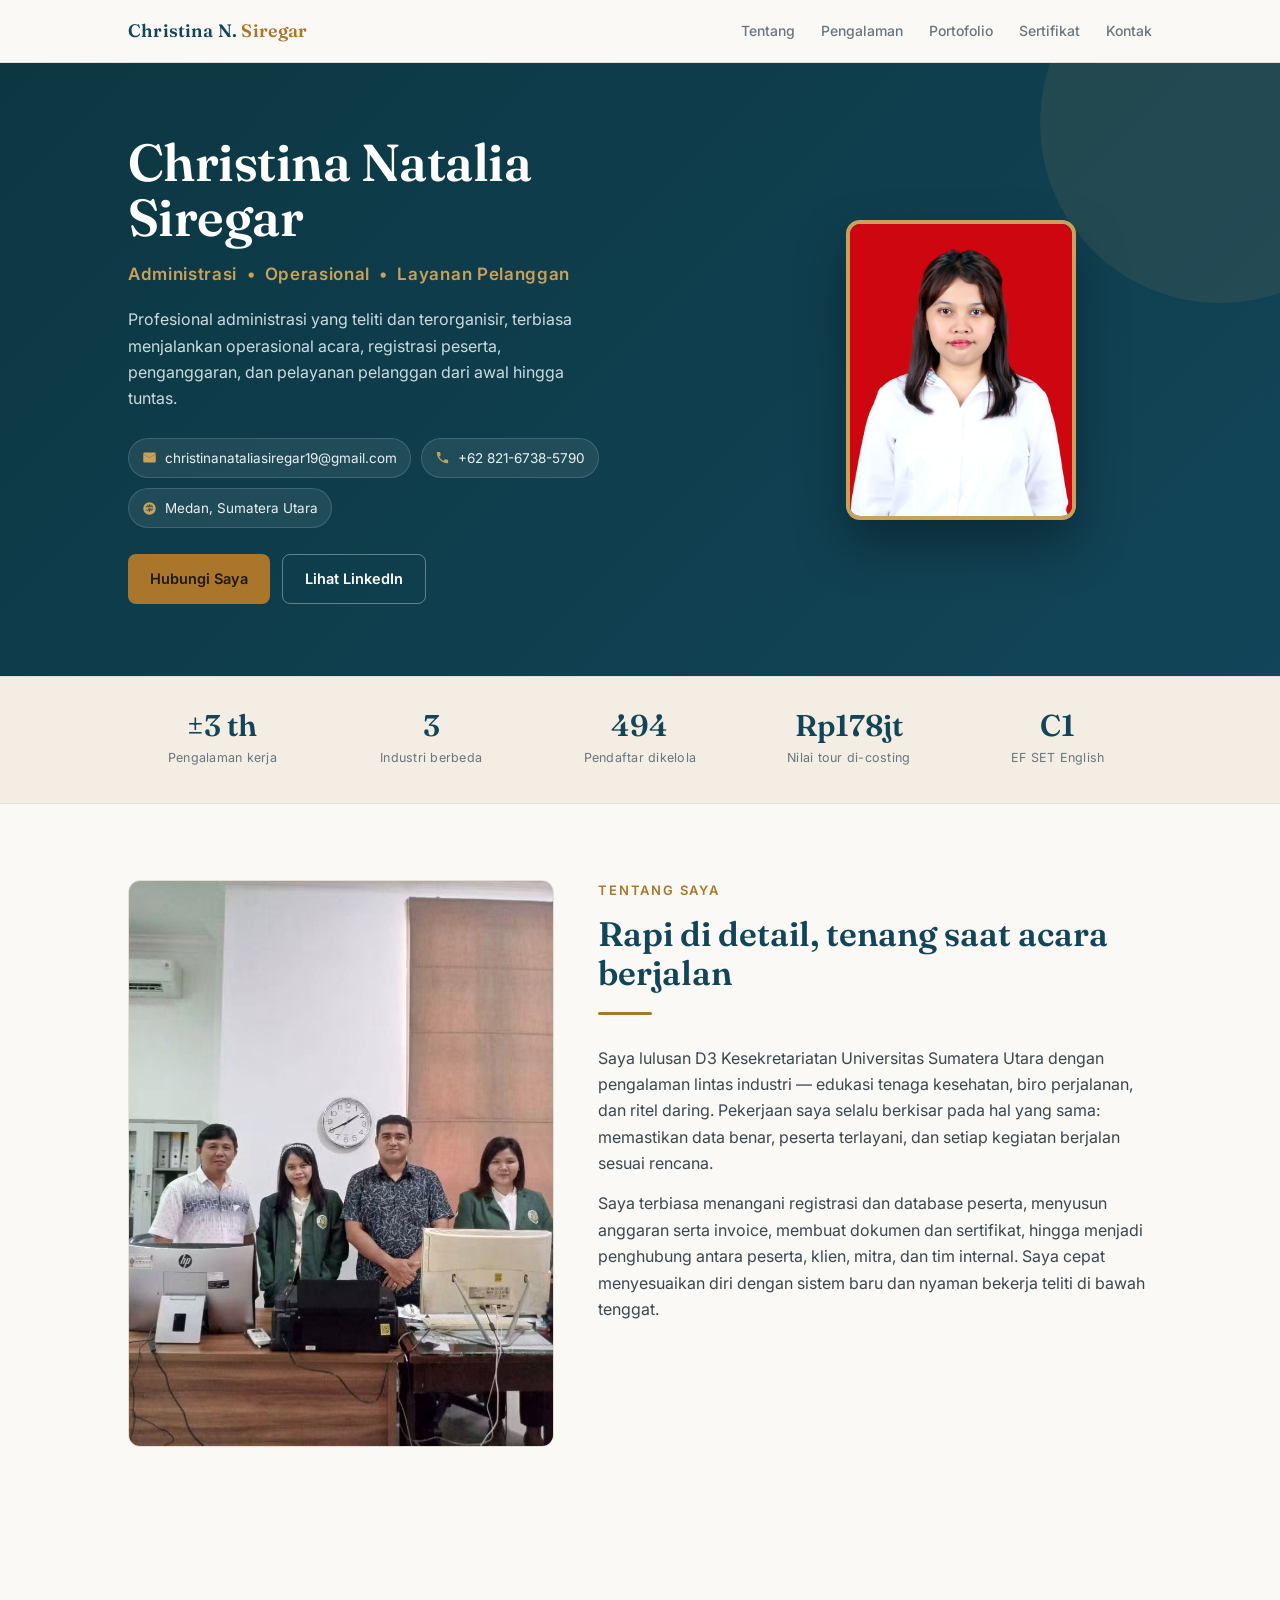
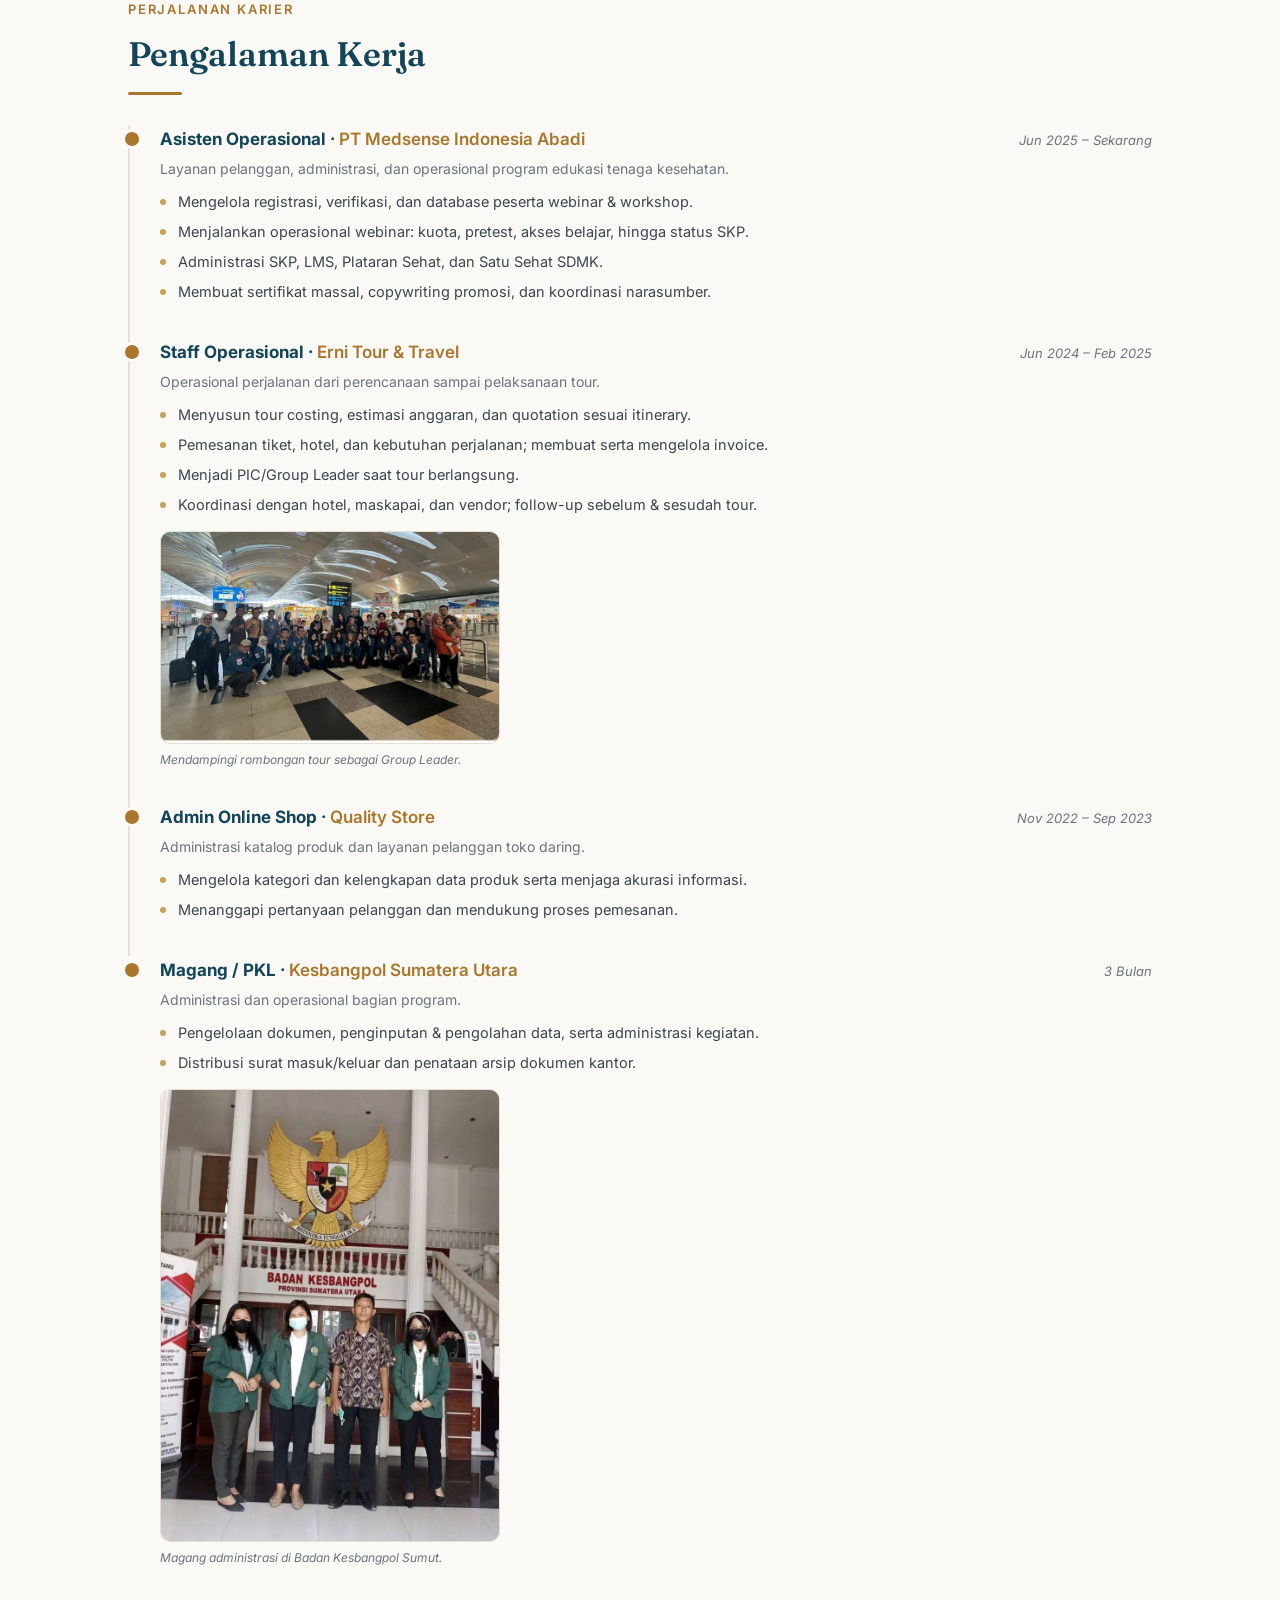
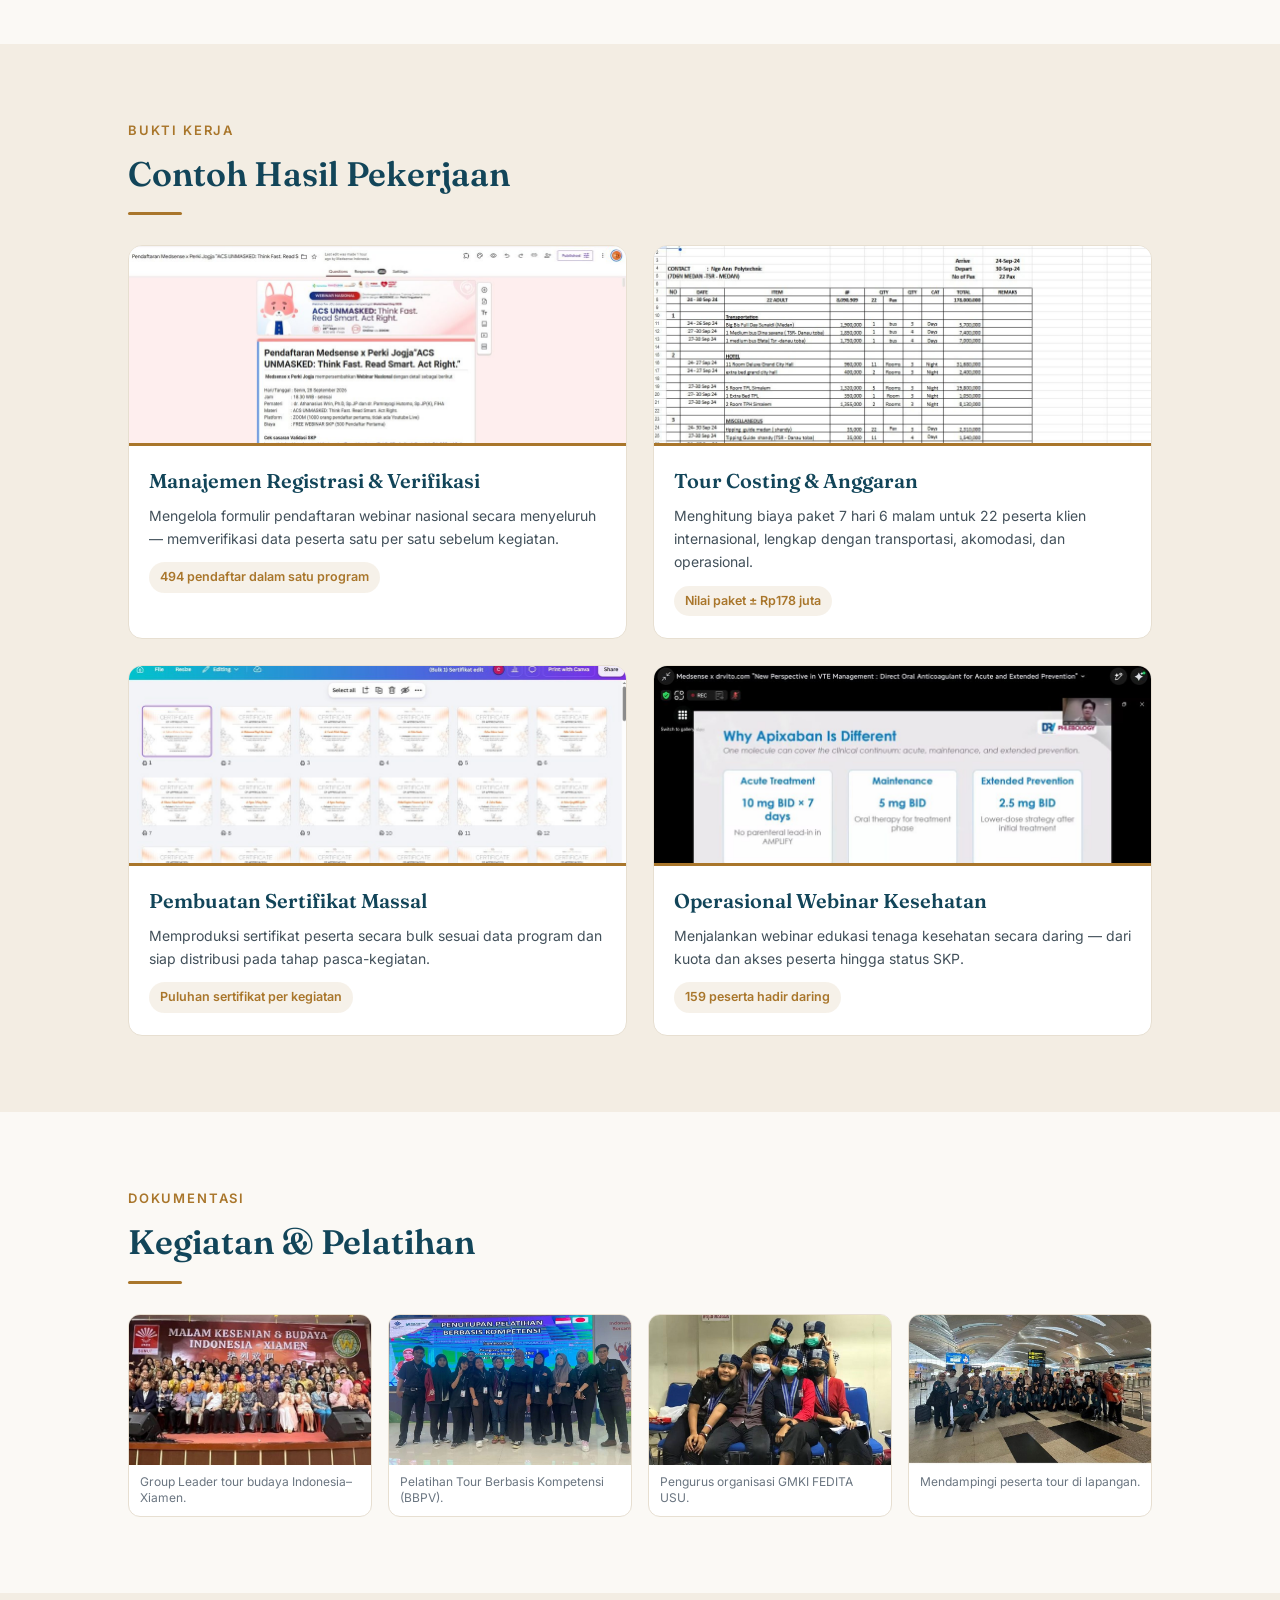
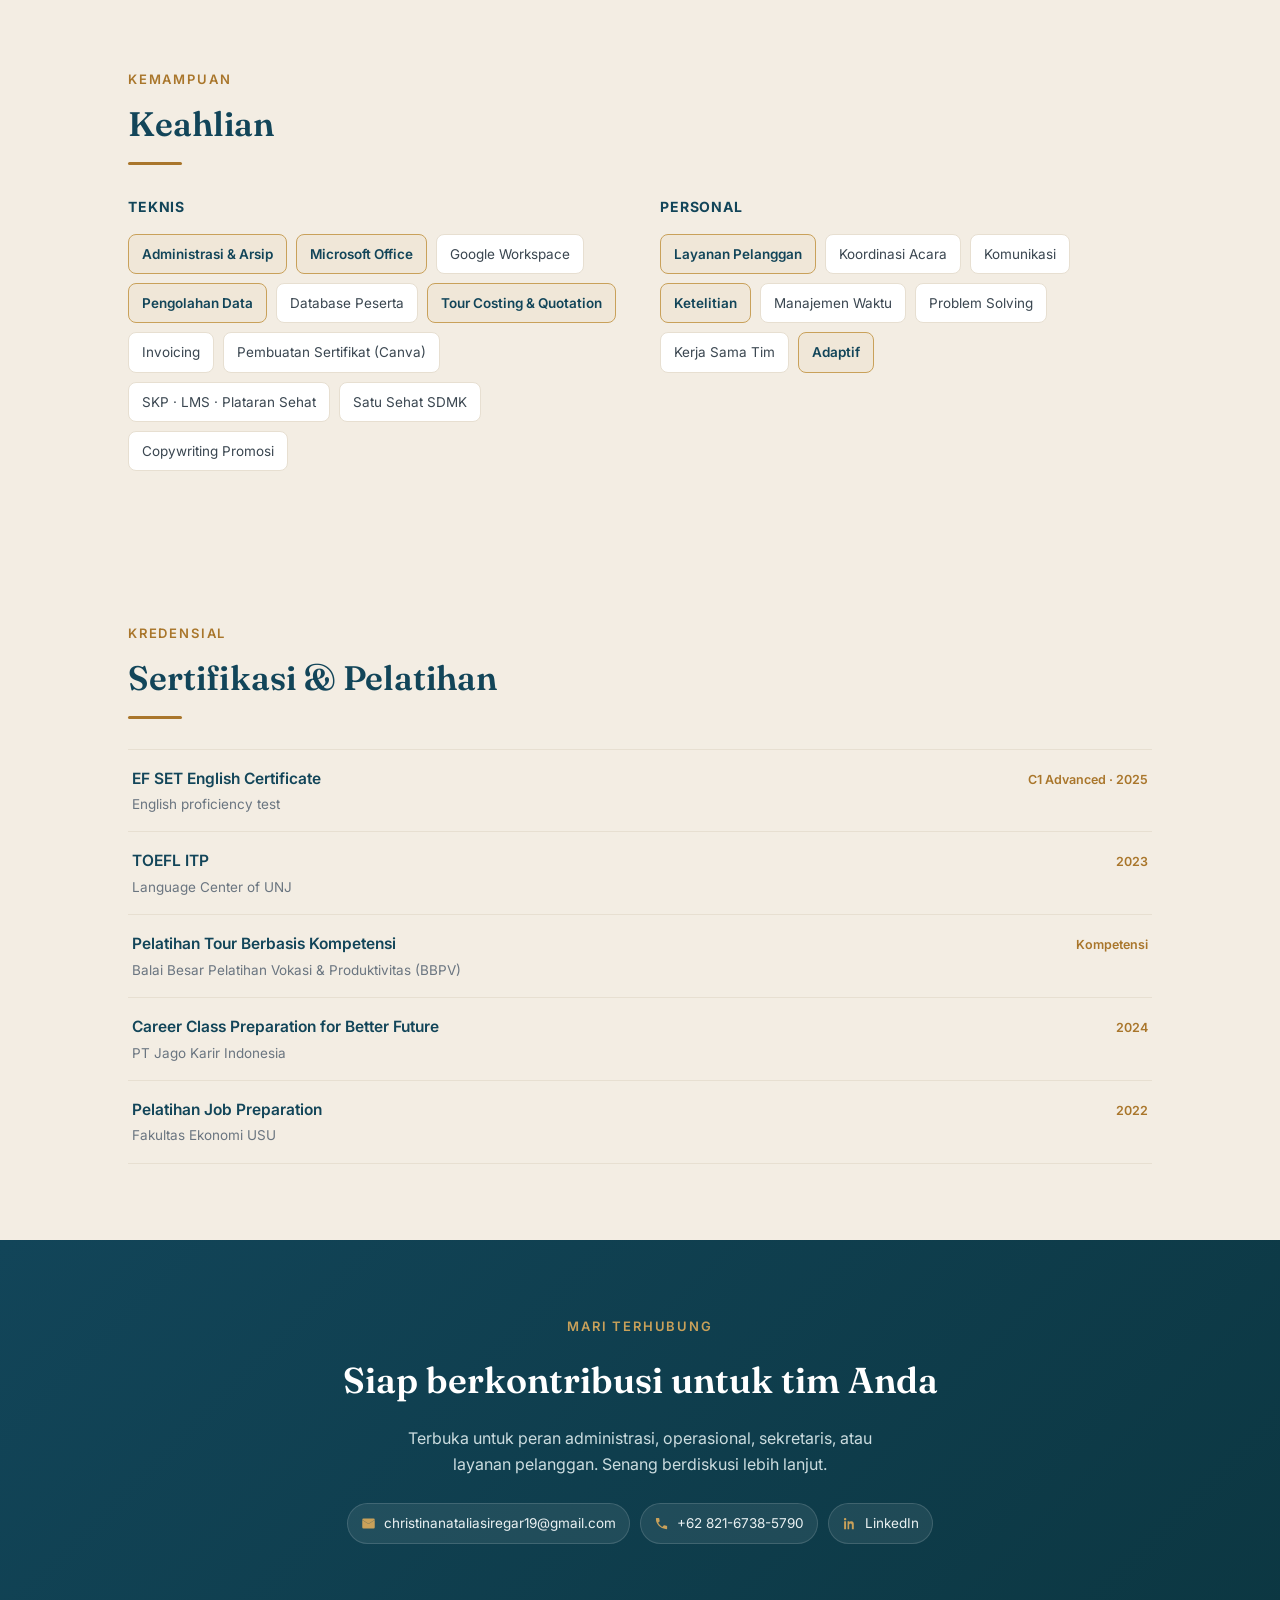
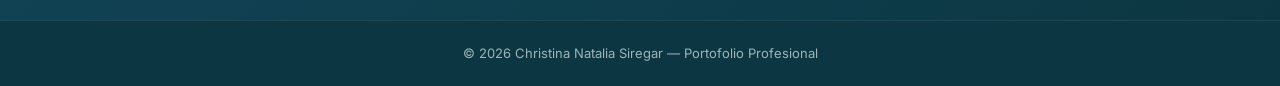
==== index.html @ 51404893 "Rename Index.html to index.html" ====
<!DOCTYPE html>
<html lang="id">
<head>
<meta charset="UTF-8">
<meta name="viewport" content="width=device-width, initial-scale=1.0">
<title>Christina Natalia Siregar — Portofolio</title>
<script>document.documentElement.classList.add('js');</script>
<link rel="preconnect" href="https://fonts.googleapis.com">
<link rel="preconnect" href="https://fonts.gstatic.com" crossorigin>
<link href="https://fonts.googleapis.com/css2?family=Fraunces:opsz,wght@9..144,400;9..144,500;9..144,600;9..144,700&family=Inter:wght@400;500;600;700&display=swap" rel="stylesheet">
<style>
:root{
  --bg:#FBF9F5; --bg-alt:#F3EDE3; --ink:#23303A; --muted:#6A7580;
  --petrol:#124559; --petrol-deep:#0C3742; --gold:#A9762B; --gold-soft:#C9A15A;
  --line:#E7DFD1; --white:#ffffff;
  --serif:'Fraunces',Georgia,'Times New Roman',serif;
  --sans:'Inter',system-ui,-apple-system,'Segoe UI',Arial,sans-serif;
}
*{box-sizing:border-box;margin:0;padding:0}
html{scroll-behavior:smooth}
body{font-family:var(--sans);color:var(--ink);background:var(--bg);line-height:1.65;-webkit-font-smoothing:antialiased}
img{max-width:100%;display:block}
a{color:inherit;text-decoration:none}
.wrap{max-width:1080px;margin:0 auto;padding:0 28px}
.serif{font-family:var(--serif)}
section{padding:76px 0}
.eyebrow{font-size:13px;letter-spacing:.14em;text-transform:uppercase;color:var(--gold);font-weight:600;margin-bottom:14px}
h2.title{font-family:var(--serif);font-size:34px;font-weight:600;color:var(--petrol);line-height:1.15;margin-bottom:8px}
.lead{color:var(--muted);max-width:60ch}
.rule{width:54px;height:3px;background:var(--gold);margin:18px 0 30px;border-radius:2px}

/* NAV */
nav{position:sticky;top:0;z-index:50;background:rgba(251,249,245,.9);backdrop-filter:blur(8px);border-bottom:1px solid var(--line)}
nav .wrap{display:flex;align-items:center;justify-content:space-between;height:62px}
.brand{font-family:var(--serif);font-weight:600;color:var(--petrol);font-size:18px;letter-spacing:.01em}
.brand span{color:var(--gold)}
.menu{display:flex;gap:26px}
.menu a{font-size:14px;font-weight:500;color:var(--muted);transition:color .2s}
.menu a:hover{color:var(--petrol)}
@media(max-width:760px){.menu{display:none}}

/* HERO */
.hero{background:linear-gradient(135deg,var(--petrol-deep),var(--petrol));color:#EAF1F2;position:relative;overflow:hidden}
.hero::after{content:"";position:absolute;right:-120px;top:-120px;width:360px;height:360px;border-radius:50%;background:rgba(201,161,90,.10)}
.hero .wrap{display:grid;grid-template-columns:1.4fr .9fr;gap:48px;align-items:center;padding-top:72px;padding-bottom:72px;position:relative;z-index:2}
.hero h1{font-family:var(--serif);font-size:52px;line-height:1.05;font-weight:600;color:#fff;letter-spacing:-.01em}
.hero .role{color:var(--gold-soft);font-weight:600;letter-spacing:.04em;margin:16px 0 18px;font-size:17px}
.hero p.pitch{color:#CBDCDF;max-width:46ch;font-size:16px}
.chips{display:flex;flex-wrap:wrap;gap:10px;margin-top:26px}
.chip{display:inline-flex;align-items:center;gap:8px;background:rgba(255,255,255,.08);border:1px solid rgba(255,255,255,.14);color:#EAF1F2;padding:8px 13px;border-radius:999px;font-size:13.5px;transition:background .2s}
.chip:hover{background:rgba(201,161,90,.18)}
.chip svg{width:15px;height:15px;fill:var(--gold-soft);flex:none}
.cta-row{display:flex;gap:12px;margin-top:26px;flex-wrap:wrap}
.btn{display:inline-flex;align-items:center;gap:9px;padding:12px 22px;border-radius:8px;font-weight:600;font-size:14.5px;transition:transform .15s,box-shadow .2s}
.btn.primary{background:var(--gold);color:#20180A}
.btn.primary:hover{transform:translateY(-2px);box-shadow:0 10px 24px rgba(169,118,43,.35)}
.btn.ghost{border:1px solid rgba(255,255,255,.35);color:#fff}
.btn.ghost:hover{background:rgba(255,255,255,.08)}
.portrait{justify-self:center}
.portrait img{width:230px;height:300px;object-fit:cover;border-radius:14px;border:4px solid var(--gold-soft);box-shadow:0 24px 50px rgba(0,0,0,.35)}
@media(max-width:760px){
  .hero .wrap{grid-template-columns:1fr;text-align:center}
  .hero h1{font-size:40px}
  .chips,.cta-row{justify-content:center}
  .portrait{order:-1}
}

/* STAT STRIP */
.stats{background:var(--bg-alt);border-top:1px solid var(--line);border-bottom:1px solid var(--line)}
.stats .wrap{display:grid;grid-template-columns:repeat(5,1fr);gap:20px;padding:34px 28px;text-align:center}
.stat .n{font-family:var(--serif);font-size:30px;font-weight:600;color:var(--petrol);line-height:1}
.stat .l{font-size:12.5px;color:var(--muted);margin-top:7px;letter-spacing:.02em}
@media(max-width:760px){.stats .wrap{grid-template-columns:repeat(2,1fr);gap:26px}}

/* ABOUT */
.about-grid{display:grid;grid-template-columns:1fr 1.3fr;gap:44px;align-items:start}
.about-grid .frame img{border-radius:12px;border:1px solid var(--line)}
.about p{margin-bottom:14px;color:#3a4650}
@media(max-width:760px){.about-grid{grid-template-columns:1fr}.about-grid .frame{max-width:260px;margin:0 auto}}

/* EXPERIENCE timeline */
.timeline{position:relative;margin-top:8px}
.tl-item{position:relative;padding-left:30px;padding-bottom:34px;border-left:2px solid var(--line)}
.tl-item:last-child{border-left-color:transparent;padding-bottom:0}
.tl-item::before{content:"";position:absolute;left:-8px;top:4px;width:14px;height:14px;border-radius:50%;background:var(--gold);border:3px solid var(--bg)}
.tl-head{display:flex;flex-wrap:wrap;justify-content:space-between;gap:6px;align-items:baseline}
.tl-role{font-weight:700;color:var(--petrol);font-size:17px}
.tl-org{color:var(--gold);font-weight:600}
.tl-date{font-size:13px;color:var(--muted);font-style:italic}
.tl-sub{font-size:14px;color:var(--muted);margin:4px 0 10px}
.tl-list{list-style:none;display:flex;flex-direction:column;gap:6px}
.tl-list li{position:relative;padding-left:18px;font-size:14.5px;color:#3a4650}
.tl-list li::before{content:"";position:absolute;left:0;top:9px;width:6px;height:6px;border-radius:50%;background:var(--gold-soft)}
.tl-photo{margin-top:14px;max-width:340px}
.tl-photo img{border-radius:10px;border:1px solid var(--line)}
.tl-photo .cap{font-size:12px;color:var(--muted);margin-top:6px;font-style:italic}

/* WORK EVIDENCE */
.work{background:var(--bg-alt)}
.work-grid{display:grid;grid-template-columns:1fr 1fr;gap:26px;margin-top:10px}
.wcard{background:var(--white);border:1px solid var(--line);border-radius:14px;overflow:hidden;transition:transform .18s,box-shadow .25s}
.wcard:hover{transform:translateY(-4px);box-shadow:0 18px 40px rgba(18,69,89,.14)}
.wcard .thumb{height:200px;overflow:hidden;background:#eee;border-bottom:3px solid var(--gold)}
.wcard .thumb img{width:100%;height:100%;object-fit:cover;object-position:top}
.wcard .body{padding:18px 20px 22px}
.wcard h3{font-family:var(--serif);font-size:20px;color:var(--petrol);font-weight:600;margin-bottom:7px}
.wcard p{font-size:14px;color:#42505a}
.wcard .metric{display:inline-block;margin-top:12px;font-size:12.5px;font-weight:600;color:var(--gold);background:rgba(169,118,43,.10);padding:5px 11px;border-radius:999px}
@media(max-width:760px){.work-grid{grid-template-columns:1fr}}

/* GALLERY */
.gal{display:grid;grid-template-columns:repeat(4,1fr);gap:16px;margin-top:10px}
.gal figure{border-radius:12px;overflow:hidden;border:1px solid var(--line);background:var(--white)}
.gal img{height:150px;width:100%;object-fit:cover}
.gal figcaption{font-size:12px;color:var(--muted);padding:9px 11px;line-height:1.4}
@media(max-width:760px){.gal{grid-template-columns:1fr 1fr}}

/* SKILLS */
.skill-cols{display:grid;grid-template-columns:1fr 1fr;gap:40px;margin-top:6px}
.skill-cols h3{font-size:14px;letter-spacing:.06em;text-transform:uppercase;color:var(--petrol);margin-bottom:16px;font-weight:700}
.tags{display:flex;flex-wrap:wrap;gap:9px}
.tag{background:var(--white);border:1px solid var(--line);border-radius:8px;padding:8px 13px;font-size:13.5px;color:#3a4650}
.tag.key{border-color:var(--gold-soft);background:rgba(201,161,90,.08);color:var(--petrol);font-weight:600}
@media(max-width:760px){.skill-cols{grid-template-columns:1fr;gap:28px}}

/* CERTS */
.certs{background:var(--bg-alt)}
.cert-list{display:flex;flex-direction:column;gap:0;margin-top:8px;border-top:1px solid var(--line)}
.cert{display:flex;justify-content:space-between;gap:16px;align-items:baseline;padding:16px 4px;border-bottom:1px solid var(--line)}
.cert .name{font-weight:600;color:var(--petrol);font-size:15.5px}
.cert .name span{display:block;font-weight:400;color:var(--muted);font-size:13.5px;margin-top:2px}
.cert .badge{font-size:12.5px;color:var(--gold);font-weight:600;white-space:nowrap}

/* CONTACT */
.contact{background:linear-gradient(135deg,var(--petrol),var(--petrol-deep));color:#EAF1F2;text-align:center}
.contact h2{font-family:var(--serif);color:#fff;font-size:36px;font-weight:600;margin-bottom:14px}
.contact p{color:#CBDCDF;max-width:52ch;margin:0 auto 26px}
.contact .chips{justify-content:center}
footer{background:var(--petrol-deep);color:#9DB4B8;text-align:center;padding:22px;font-size:13px;border-top:1px solid rgba(255,255,255,.08)}

/* reveal */
.js .reveal{opacity:0;transform:translateY(16px);transition:opacity .6s ease,transform .6s ease}
.js .reveal.in{opacity:1;transform:none}
@media(prefers-reduced-motion:reduce){.js .reveal{opacity:1;transform:none;transition:none}.btn:hover,.wcard:hover{transform:none}}
</style>
</head>
<body>

<nav>
  <div class="wrap">
    <div class="brand">Christina N. <span>Siregar</span></div>
    <div class="menu">
      <a href="#tentang">Tentang</a>
      <a href="#pengalaman">Pengalaman</a>
      <a href="#portofolio">Portofolio</a>
      <a href="#sertifikat">Sertifikat</a>
      <a href="#kontak">Kontak</a>
    </div>
  </div>
</nav>

<!-- HERO -->
<header class="hero">
  <div class="wrap">
    <div class="reveal in">
      <h1>Christina Natalia<br>Siregar</h1>
      <div class="role">Administrasi &nbsp;•&nbsp; Operasional &nbsp;•&nbsp; Layanan Pelanggan</div>
      <p class="pitch">Profesional administrasi yang teliti dan terorganisir, terbiasa menjalankan operasional acara, registrasi peserta, penganggaran, dan pelayanan pelanggan dari awal hingga tuntas.</p>
      <div class="chips">
        <span class="chip"><svg viewBox="0 0 24 24"><path d="M12 12.7 2 6.4V18a2 2 0 0 0 2 2h16a2 2 0 0 0 2-2V6.4l-10 6.3ZM20 4H4a2 2 0 0 0-2 2l10 6.2L22 6a2 2 0 0 0-2-2Z"/></svg>christinanataliasiregar19@gmail.com</span>
        <span class="chip"><svg viewBox="0 0 24 24"><path d="M6.6 10.8a15.5 15.5 0 0 0 6.6 6.6l2.2-2.2a1 1 0 0 1 1-.24 11.4 11.4 0 0 0 3.6.58 1 1 0 0 1 1 1V20a1 1 0 0 1-1 1A17 17 0 0 1 3 4a1 1 0 0 1 1-1h3.5a1 1 0 0 1 1 1 11.4 11.4 0 0 0 .58 3.6 1 1 0 0 1-.24 1l-2.24 2.2Z"/></svg>+62 821-6738-5790</span>
        <span class="chip"><svg viewBox="0 0 24 24"><path d="M12 2a10 10 0 1 0 0 20 10 10 0 0 0 0-20Zm0 3c1 0 1.9 2.2 2.1 5H9.9C10.1 7.2 11 5 12 5Zm-2.9 5H6.3A7 7 0 0 1 9.4 5.6 12 12 0 0 0 9.1 10Zm0 2a12 12 0 0 0 .3 4.4A7 7 0 0 1 6.3 14h2.8Zm2.9 5c-1 0-1.9-2.2-2.1-5h4.2c-.2 2.8-1.1 5-2.1 5Zm2.9-5h2.8a7 7 0 0 1-3.1 4.4 12 12 0 0 0 .3-4.4Zm0-2a12 12 0 0 0-.3-4.4A7 7 0 0 1 17.7 10h-2.8Z"/></svg>Medan, Sumatera Utara</span>
      </div>
      <div class="cta-row">
        <a class="btn primary" href="#kontak">Hubungi Saya</a>
        <a class="btn ghost" href="https://www.linkedin.com/in/christinanataliasiregar/" target="_blank" rel="noopener">Lihat LinkedIn</a>
      </div>
    </div>
    <div class="portrait reveal in"><img src="[data-uri]" alt="Foto Christina Natalia Siregar"></div>
  </div>
</header>

<!-- STATS -->
<div class="stats">
  <div class="wrap">
    <div class="stat"><div class="n">±3 th</div><div class="l">Pengalaman kerja</div></div>
    <div class="stat"><div class="n">3</div><div class="l">Industri berbeda</div></div>
    <div class="stat"><div class="n">494</div><div class="l">Pendaftar dikelola</div></div>
    <div class="stat"><div class="n">Rp178jt</div><div class="l">Nilai tour di-costing</div></div>
    <div class="stat"><div class="n">C1</div><div class="l">EF SET English</div></div>
  </div>
</div>

<!-- ABOUT -->
<section id="tentang" class="about">
  <div class="wrap about-grid">
    <div class="frame reveal"><img src="[data-uri]" alt="Christina saat bekerja administrasi"></div>
    <div class="reveal">
      <div class="eyebrow">Tentang Saya</div>
      <h2 class="title">Rapi di detail, tenang saat acara berjalan</h2>
      <div class="rule"></div>
      <p>Saya lulusan D3 Kesekretariatan Universitas Sumatera Utara dengan pengalaman lintas industri — edukasi tenaga kesehatan, biro perjalanan, dan ritel daring. Pekerjaan saya selalu berkisar pada hal yang sama: memastikan data benar, peserta terlayani, dan setiap kegiatan berjalan sesuai rencana.</p>
      <p>Saya terbiasa menangani registrasi dan database peserta, menyusun anggaran serta invoice, membuat dokumen dan sertifikat, hingga menjadi penghubung antara peserta, klien, mitra, dan tim internal. Saya cepat menyesuaikan diri dengan sistem baru dan nyaman bekerja teliti di bawah tenggat.</p>
    </div>
  </div>
</section>

<!-- EXPERIENCE -->
<section id="pengalaman" style="background:var(--bg)">
  <div class="wrap">
    <div class="eyebrow">Perjalanan Karier</div>
    <h2 class="title">Pengalaman Kerja</h2>
    <div class="rule"></div>
    <div class="timeline">

      <div class="tl-item reveal">
        <div class="tl-head"><span class="tl-role">Asisten Operasional · <span class="tl-org">PT Medsense Indonesia Abadi</span></span><span class="tl-date">Jun 2025 – Sekarang</span></div>
        <div class="tl-sub">Layanan pelanggan, administrasi, dan operasional program edukasi tenaga kesehatan.</div>
        <ul class="tl-list">
          <li>Mengelola registrasi, verifikasi, dan database peserta webinar &amp; workshop.</li>
          <li>Menjalankan operasional webinar: kuota, pretest, akses belajar, hingga status SKP.</li>
          <li>Administrasi SKP, LMS, Plataran Sehat, dan Satu Sehat SDMK.</li>
          <li>Membuat sertifikat massal, copywriting promosi, dan koordinasi narasumber.</li>
        </ul>
      </div>

      <div class="tl-item reveal">
        <div class="tl-head"><span class="tl-role">Staff Operasional · <span class="tl-org">Erni Tour &amp; Travel</span></span><span class="tl-date">Jun 2024 – Feb 2025</span></div>
        <div class="tl-sub">Operasional perjalanan dari perencanaan sampai pelaksanaan tour.</div>
        <ul class="tl-list">
          <li>Menyusun tour costing, estimasi anggaran, dan quotation sesuai itinerary.</li>
          <li>Pemesanan tiket, hotel, dan kebutuhan perjalanan; membuat serta mengelola invoice.</li>
          <li>Menjadi PIC/Group Leader saat tour berlangsung.</li>
          <li>Koordinasi dengan hotel, maskapai, dan vendor; follow-up sebelum &amp; sesudah tour.</li>
        </ul>
        <div class="tl-photo"><img src="[data-uri]" alt="Christina mendampingi rombongan tour di bandara"><div class="cap">Mendampingi rombongan tour sebagai Group Leader.</div></div>
      </div>

      <div class="tl-item reveal">
        <div class="tl-head"><span class="tl-role">Admin Online Shop · <span class="tl-org">Quality Store</span></span><span class="tl-date">Nov 2022 – Sep 2023</span></div>
        <div class="tl-sub">Administrasi katalog produk dan layanan pelanggan toko daring.</div>
        <ul class="tl-list">
          <li>Mengelola kategori dan kelengkapan data produk serta menjaga akurasi informasi.</li>
          <li>Menanggapi pertanyaan pelanggan dan mendukung proses pemesanan.</li>
        </ul>
      </div>

      <div class="tl-item reveal">
        <div class="tl-head"><span class="tl-role">Magang / PKL · <span class="tl-org">Kesbangpol Sumatera Utara</span></span><span class="tl-date">3 Bulan</span></div>
        <div class="tl-sub">Administrasi dan operasional bagian program.</div>
        <ul class="tl-list">
          <li>Pengelolaan dokumen, penginputan &amp; pengolahan data, serta administrasi kegiatan.</li>
          <li>Distribusi surat masuk/keluar dan penataan arsip dokumen kantor.</li>
        </ul>
        <div class="tl-photo"><img src="[data-uri]" alt="Christina saat magang di Kesbangpol"><div class="cap">Magang administrasi di Badan Kesbangpol Sumut.</div></div>
      </div>

    </div>
  </div>
</section>

<!-- WORK EVIDENCE -->
<section id="portofolio" class="work">
  <div class="wrap">
    <div class="eyebrow">Bukti Kerja</div>
    <h2 class="title">Contoh Hasil Pekerjaan</h2>
    <div class="rule"></div>
    <div class="work-grid">

      <div class="wcard reveal">
        <div class="thumb"><img src="[data-uri]" alt="Formulir registrasi webinar"></div>
        <div class="body">
          <h3>Manajemen Registrasi &amp; Verifikasi</h3>
          <p>Mengelola formulir pendaftaran webinar nasional secara menyeluruh — memverifikasi data peserta satu per satu sebelum kegiatan.</p>
          <span class="metric">494 pendaftar dalam satu program</span>
        </div>
      </div>

      <div class="wcard reveal">
        <div class="thumb"><img src="[data-uri]" alt="Lembar tour costing"></div>
        <div class="body">
          <h3>Tour Costing &amp; Anggaran</h3>
          <p>Menghitung biaya paket 7 hari 6 malam untuk 22 peserta klien internasional, lengkap dengan transportasi, akomodasi, dan operasional.</p>
          <span class="metric">Nilai paket ± Rp178 juta</span>
        </div>
      </div>

      <div class="wcard reveal">
        <div class="thumb"><img src="[data-uri]" alt="Sertifikat peserta"></div>
        <div class="body">
          <h3>Pembuatan Sertifikat Massal</h3>
          <p>Memproduksi sertifikat peserta secara bulk sesuai data program dan siap distribusi pada tahap pasca-kegiatan.</p>
          <span class="metric">Puluhan sertifikat per kegiatan</span>
        </div>
      </div>

      <div class="wcard reveal">
        <div class="thumb"><img src="[data-uri]" alt="Operasional webinar daring"></div>
        <div class="body">
          <h3>Operasional Webinar Kesehatan</h3>
          <p>Menjalankan webinar edukasi tenaga kesehatan secara daring — dari kuota dan akses peserta hingga status SKP.</p>
          <span class="metric">159 peserta hadir daring</span>
        </div>
      </div>

    </div>
  </div>
</section>

<!-- GALLERY -->
<section style="background:var(--bg)">
  <div class="wrap">
    <div class="eyebrow">Dokumentasi</div>
    <h2 class="title">Kegiatan &amp; Pelatihan</h2>
    <div class="rule"></div>
    <div class="gal">
      <figure class="reveal"><img src="[data-uri]" alt="Kegiatan tour budaya Indonesia-Xiamen"><figcaption>Group Leader tour budaya Indonesia–Xiamen.</figcaption></figure>
      <figure class="reveal"><img src="[data-uri]" alt="Pelatihan tour berbasis kompetensi"><figcaption>Pelatihan Tour Berbasis Kompetensi (BBPV).</figcaption></figure>
      <figure class="reveal"><img src="[data-uri]" alt="Kegiatan organisasi GMKI"><figcaption>Pengurus organisasi GMKI FEDITA USU.</figcaption></figure>
      <figure class="reveal"><img src="[data-uri]" alt="Pendampingan rombongan"><figcaption>Mendampingi peserta tour di lapangan.</figcaption></figure>
    </div>
  </div>
</section>

<!-- SKILLS -->
<section style="background:var(--bg-alt)">
  <div class="wrap">
    <div class="eyebrow">Kemampuan</div>
    <h2 class="title">Keahlian</h2>
    <div class="rule"></div>
    <div class="skill-cols">
      <div>
        <h3>Teknis</h3>
        <div class="tags">
          <span class="tag key">Administrasi &amp; Arsip</span>
          <span class="tag key">Microsoft Office</span>
          <span class="tag">Google Workspace</span>
          <span class="tag key">Pengolahan Data</span>
          <span class="tag">Database Peserta</span>
          <span class="tag key">Tour Costing &amp; Quotation</span>
          <span class="tag">Invoicing</span>
          <span class="tag">Pembuatan Sertifikat (Canva)</span>
          <span class="tag">SKP · LMS · Plataran Sehat</span>
          <span class="tag">Satu Sehat SDMK</span>
          <span class="tag">Copywriting Promosi</span>
        </div>
      </div>
      <div>
        <h3>Personal</h3>
        <div class="tags">
          <span class="tag key">Layanan Pelanggan</span>
          <span class="tag">Koordinasi Acara</span>
          <span class="tag">Komunikasi</span>
          <span class="tag key">Ketelitian</span>
          <span class="tag">Manajemen Waktu</span>
          <span class="tag">Problem Solving</span>
          <span class="tag">Kerja Sama Tim</span>
          <span class="tag key">Adaptif</span>
        </div>
      </div>
    </div>
  </div>
</section>

<!-- CERTS -->
<section id="sertifikat" class="certs">
  <div class="wrap">
    <div class="eyebrow">Kredensial</div>
    <h2 class="title">Sertifikasi &amp; Pelatihan</h2>
    <div class="rule"></div>
    <div class="cert-list">
      <div class="cert"><div class="name">EF SET English Certificate<span>English proficiency test</span></div><div class="badge">C1 Advanced · 2025</div></div>
      <div class="cert"><div class="name">TOEFL ITP<span>Language Center of UNJ</span></div><div class="badge">2023</div></div>
      <div class="cert"><div class="name">Pelatihan Tour Berbasis Kompetensi<span>Balai Besar Pelatihan Vokasi &amp; Produktivitas (BBPV)</span></div><div class="badge">Kompetensi</div></div>
      <div class="cert"><div class="name">Career Class Preparation for Better Future<span>PT Jago Karir Indonesia</span></div><div class="badge">2024</div></div>
      <div class="cert"><div class="name">Pelatihan Job Preparation<span>Fakultas Ekonomi USU</span></div><div class="badge">2022</div></div>
    </div>
  </div>
</section>

<!-- CONTACT -->
<section id="kontak" class="contact">
  <div class="wrap">
    <div class="eyebrow" style="color:var(--gold-soft)">Mari Terhubung</div>
    <h2>Siap berkontribusi untuk tim Anda</h2>
    <p>Terbuka untuk peran administrasi, operasional, sekretaris, atau layanan pelanggan. Senang berdiskusi lebih lanjut.</p>
    <div class="chips">
      <a class="chip" href="mailto:christinanataliasiregar19@gmail.com"><svg viewBox="0 0 24 24"><path d="M12 12.7 2 6.4V18a2 2 0 0 0 2 2h16a2 2 0 0 0 2-2V6.4l-10 6.3ZM20 4H4a2 2 0 0 0-2 2l10 6.2L22 6a2 2 0 0 0-2-2Z"/></svg>christinanataliasiregar19@gmail.com</a>
      <a class="chip" href="tel:+6282167385790"><svg viewBox="0 0 24 24"><path d="M6.6 10.8a15.5 15.5 0 0 0 6.6 6.6l2.2-2.2a1 1 0 0 1 1-.24 11.4 11.4 0 0 0 3.6.58 1 1 0 0 1 1 1V20a1 1 0 0 1-1 1A17 17 0 0 1 3 4a1 1 0 0 1 1-1h3.5a1 1 0 0 1 1 1 11.4 11.4 0 0 0 .58 3.6 1 1 0 0 1-.24 1l-2.24 2.2Z"/></svg>+62 821-6738-5790</a>
      <a class="chip" href="https://www.linkedin.com/in/christinanataliasiregar/" target="_blank" rel="noopener"><svg viewBox="0 0 24 24"><path d="M6.94 5A1.94 1.94 0 1 1 3.06 5a1.94 1.94 0 0 1 3.88 0ZM3.4 8.5h3.1V21H3.4V8.5Zm5.5 0H12v1.7h.05c.42-.8 1.45-1.7 3-1.7 3.2 0 3.8 2.1 3.8 4.9V21h-3.1v-5.9c0-1.4 0-3.2-2-3.2s-2.3 1.5-2.3 3.1V21H8.9V8.5Z"/></svg>LinkedIn</a>
    </div>
  </div>
</section>

<footer>© 2026 Christina Natalia Siregar — Portofolio Profesional</footer>

<script>
(function(){
  // safety: guarantee everything is visible shortly after load
  window.addEventListener('load',function(){setTimeout(function(){document.querySelectorAll('.reveal').forEach(function(e){e.classList.add('in')});},2500);});
  var els=document.querySelectorAll('.reveal:not(.in)');
  if(!('IntersectionObserver' in window)){els.forEach(function(e){e.classList.add('in')});return;}
  var io=new IntersectionObserver(function(en){en.forEach(function(x){if(x.isIntersecting){x.target.classList.add('in');io.unobserve(x.target);}})},{threshold:.12});
  els.forEach(function(e){io.observe(e)});
})();
</script>
</body>
</html>
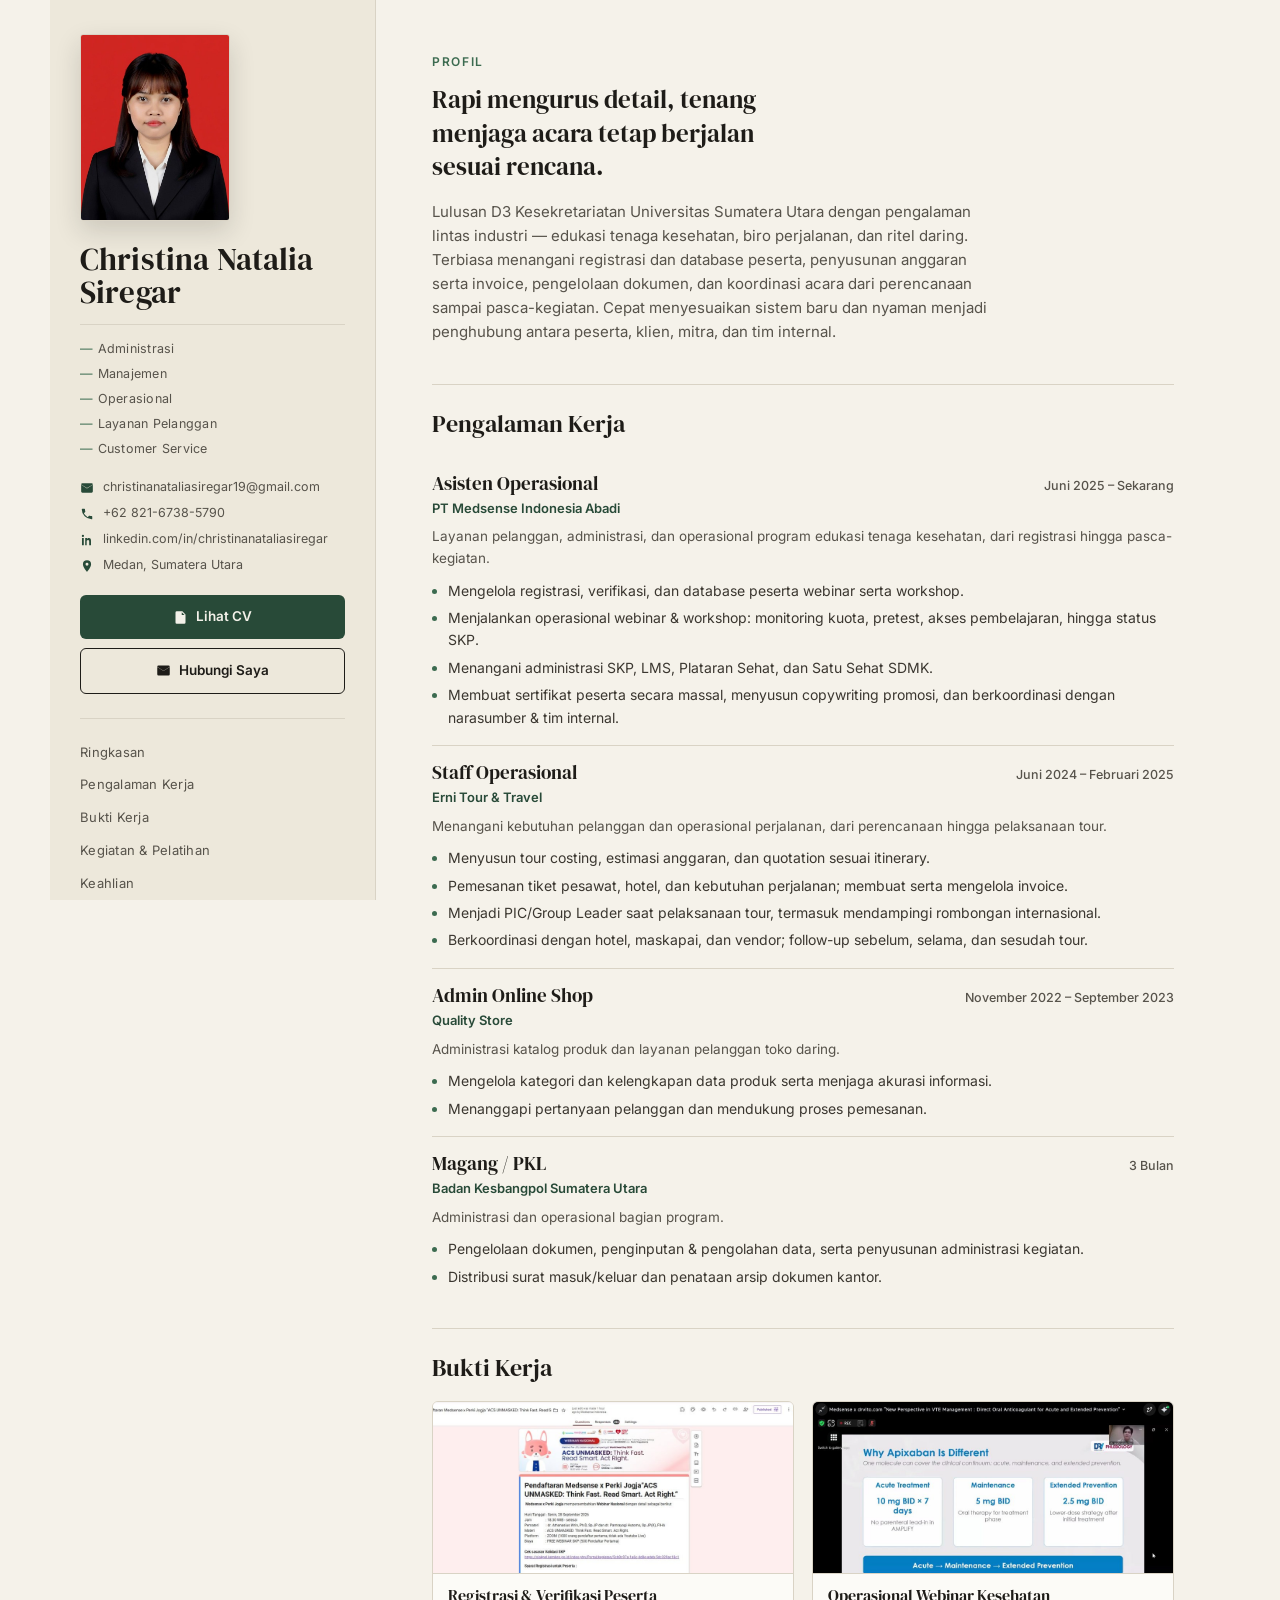
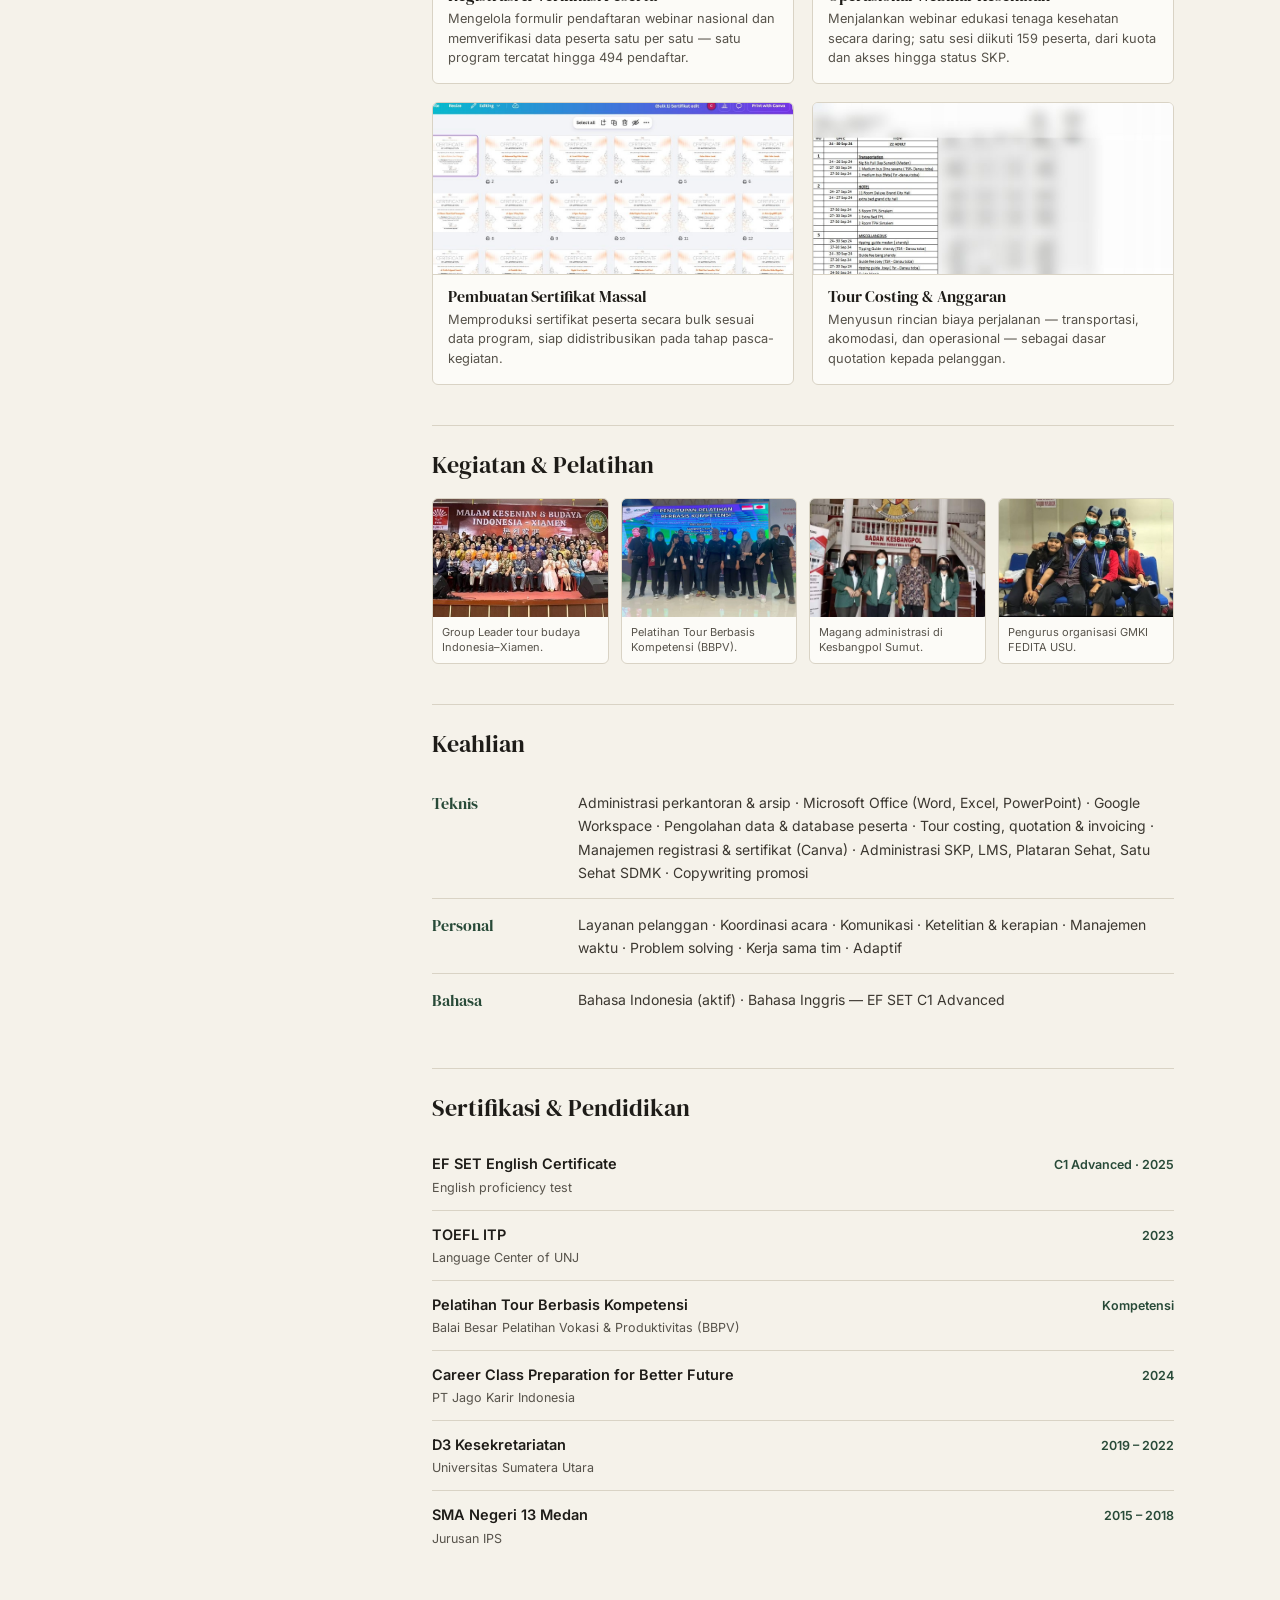
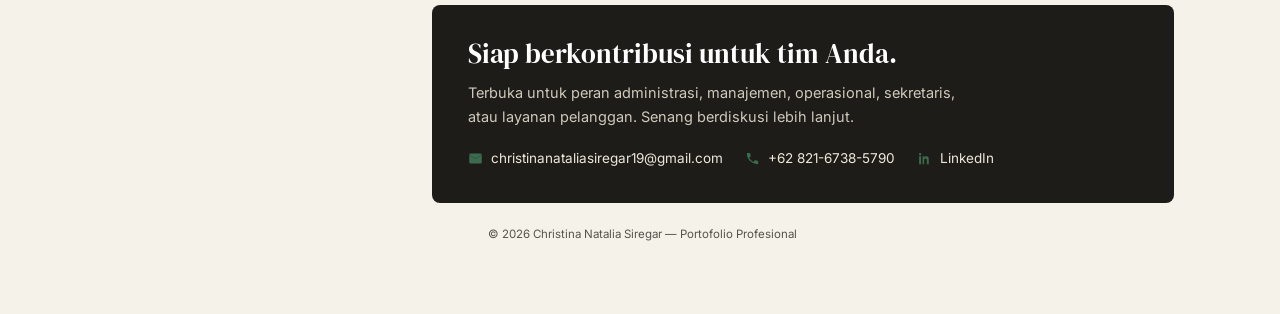
==== commit d4347943: "Add files via upload" ====
--- a/index.html
+++ b/index.html
@@ -4,405 +4,292 @@
 <meta charset="UTF-8">
 <meta name="viewport" content="width=device-width, initial-scale=1.0">
 <title>Christina Natalia Siregar — Portofolio</title>
-<script>document.documentElement.classList.add('js');</script>
 <link rel="preconnect" href="https://fonts.googleapis.com">
 <link rel="preconnect" href="https://fonts.gstatic.com" crossorigin>
-<link href="https://fonts.googleapis.com/css2?family=Fraunces:opsz,wght@9..144,400;9..144,500;9..144,600;9..144,700&family=Inter:wght@400;500;600;700&display=swap" rel="stylesheet">
+<link href="https://fonts.googleapis.com/css2?family=DM+Serif+Display:ital@0;1&family=Inter:wght@400;500;600;700&display=swap" rel="stylesheet">
 <style>
+/* Hallmark · macrostructure: Side-rail Dossier · genre: editorial · nav: N3 side-rail · footer: statement
+ * theme: custom "Ledger" (warm ivory · charcoal · pine accent) · differs from previous build on paper(mid→light-warm), display(Fraunces→DM Serif Display Didone), accent(gold→pine-green)
+ * pre-emit critique: P5 H4 E4 S5 R5 V5 */
 :root{
-  --bg:#FBF9F5; --bg-alt:#F3EDE3; --ink:#23303A; --muted:#6A7580;
-  --petrol:#124559; --petrol-deep:#0C3742; --gold:#A9762B; --gold-soft:#C9A15A;
-  --line:#E7DFD1; --white:#ffffff;
-  --serif:'Fraunces',Georgia,'Times New Roman',serif;
-  --sans:'Inter',system-ui,-apple-system,'Segoe UI',Arial,sans-serif;
+  --paper:#F5F2EA; --paper-2:#EDE8DB; --surface:#FCFBF7;
+  --ink:#1E1C18; --ink-soft:#57534B; --line:#D9D3C5;
+  --accent:#284A38; --accent-2:#3C6B50; --accent-soft:#E4EAE2;
+  --font-display:'DM Serif Display', Georgia, 'Times New Roman', serif;
+  --font-body:'Inter', system-ui, -apple-system, 'Segoe UI', Arial, sans-serif;
 }
 *{box-sizing:border-box;margin:0;padding:0}
+html,body{overflow-x:clip}
 html{scroll-behavior:smooth}
-body{font-family:var(--sans);color:var(--ink);background:var(--bg);line-height:1.65;-webkit-font-smoothing:antialiased}
+body{font-family:var(--font-body);color:var(--ink);background:var(--paper);line-height:1.6;-webkit-font-smoothing:antialiased}
 img{max-width:100%;display:block}
 a{color:inherit;text-decoration:none}
-.wrap{max-width:1080px;margin:0 auto;padding:0 28px}
-.serif{font-family:var(--serif)}
-section{padding:76px 0}
-.eyebrow{font-size:13px;letter-spacing:.14em;text-transform:uppercase;color:var(--gold);font-weight:600;margin-bottom:14px}
-h2.title{font-family:var(--serif);font-size:34px;font-weight:600;color:var(--petrol);line-height:1.15;margin-bottom:8px}
-.lead{color:var(--muted);max-width:60ch}
-.rule{width:54px;height:3px;background:var(--gold);margin:18px 0 30px;border-radius:2px}
-
-/* NAV */
-nav{position:sticky;top:0;z-index:50;background:rgba(251,249,245,.9);backdrop-filter:blur(8px);border-bottom:1px solid var(--line)}
-nav .wrap{display:flex;align-items:center;justify-content:space-between;height:62px}
-.brand{font-family:var(--serif);font-weight:600;color:var(--petrol);font-size:18px;letter-spacing:.01em}
-.brand span{color:var(--gold)}
-.menu{display:flex;gap:26px}
-.menu a{font-size:14px;font-weight:500;color:var(--muted);transition:color .2s}
-.menu a:hover{color:var(--petrol)}
-@media(max-width:760px){.menu{display:none}}
-
-/* HERO */
-.hero{background:linear-gradient(135deg,var(--petrol-deep),var(--petrol));color:#EAF1F2;position:relative;overflow:hidden}
-.hero::after{content:"";position:absolute;right:-120px;top:-120px;width:360px;height:360px;border-radius:50%;background:rgba(201,161,90,.10)}
-.hero .wrap{display:grid;grid-template-columns:1.4fr .9fr;gap:48px;align-items:center;padding-top:72px;padding-bottom:72px;position:relative;z-index:2}
-.hero h1{font-family:var(--serif);font-size:52px;line-height:1.05;font-weight:600;color:#fff;letter-spacing:-.01em}
-.hero .role{color:var(--gold-soft);font-weight:600;letter-spacing:.04em;margin:16px 0 18px;font-size:17px}
-.hero p.pitch{color:#CBDCDF;max-width:46ch;font-size:16px}
-.chips{display:flex;flex-wrap:wrap;gap:10px;margin-top:26px}
-.chip{display:inline-flex;align-items:center;gap:8px;background:rgba(255,255,255,.08);border:1px solid rgba(255,255,255,.14);color:#EAF1F2;padding:8px 13px;border-radius:999px;font-size:13.5px;transition:background .2s}
-.chip:hover{background:rgba(201,161,90,.18)}
-.chip svg{width:15px;height:15px;fill:var(--gold-soft);flex:none}
-.cta-row{display:flex;gap:12px;margin-top:26px;flex-wrap:wrap}
-.btn{display:inline-flex;align-items:center;gap:9px;padding:12px 22px;border-radius:8px;font-weight:600;font-size:14.5px;transition:transform .15s,box-shadow .2s}
-.btn.primary{background:var(--gold);color:#20180A}
-.btn.primary:hover{transform:translateY(-2px);box-shadow:0 10px 24px rgba(169,118,43,.35)}
-.btn.ghost{border:1px solid rgba(255,255,255,.35);color:#fff}
-.btn.ghost:hover{background:rgba(255,255,255,.08)}
-.portrait{justify-self:center}
-.portrait img{width:230px;height:300px;object-fit:cover;border-radius:14px;border:4px solid var(--gold-soft);box-shadow:0 24px 50px rgba(0,0,0,.35)}
-@media(max-width:760px){
-  .hero .wrap{grid-template-columns:1fr;text-align:center}
-  .hero h1{font-size:40px}
-  .chips,.cta-row{justify-content:center}
-  .portrait{order:-1}
+h1,h2,h3{font-family:var(--font-display);font-weight:400;font-style:normal;overflow-wrap:anywhere;min-width:0;line-height:1.08}
+
+.layout{display:grid;grid-template-columns:326px minmax(0,1fr);gap:0;max-width:1180px;margin:0 auto;align-items:start}
+
+/* ---------- SIDEBAR (side-rail) ---------- */
+.rail{position:sticky;top:0;align-self:start;height:100vh;overflow:auto;background:var(--paper-2);border-right:1px solid var(--line);padding:34px 30px 26px}
+.rail::-webkit-scrollbar{width:6px}.rail::-webkit-scrollbar-thumb{background:var(--line);border-radius:3px}
+.photo{width:150px;height:187px;object-fit:cover;border:1px solid var(--line);border-radius:3px;box-shadow:0 10px 26px rgba(30,28,24,.16)}
+.rail h1{font-size:31px;margin:22px 0 0;color:var(--ink);letter-spacing:.005em}
+.rail .tag{margin-top:14px;padding-top:14px;border-top:1px solid var(--line);display:flex;flex-direction:column;gap:5px}
+.rail .tag span{font-size:12.5px;color:var(--ink-soft);letter-spacing:.02em}
+.rail .tag span::before{content:"—  ";color:var(--accent-2)}
+.contact{margin-top:20px;display:flex;flex-direction:column;gap:9px}
+.contact a{display:flex;gap:9px;align-items:center;font-size:12.5px;color:var(--ink-soft);line-height:1.35;word-break:break-word}
+.contact svg{width:14px;height:14px;fill:var(--accent);flex:none;margin-top:2px}
+.contact a:hover{color:var(--accent)}
+.btns{margin-top:22px;display:flex;flex-direction:column;gap:9px}
+.btn{display:inline-flex;align-items:center;justify-content:center;gap:8px;white-space:nowrap;padding:11px 16px;border-radius:6px;font-size:13.5px;font-weight:600;transition:background .18s,color .18s,border-color .18s}
+.btn svg{width:15px;height:15px;flex:none}
+.btn.solid{background:var(--accent);color:#F3F1E9}.btn.solid svg{fill:#F3F1E9}
+.btn.solid:hover{background:var(--accent-2)}
+.btn.line{border:1px solid var(--ink);color:var(--ink)}.btn.line svg{fill:var(--ink)}
+.btn.line:hover{background:var(--ink);color:var(--paper)}.btn.line:hover svg{fill:var(--paper)}
+.railnav{margin-top:24px;padding-top:18px;border-top:1px solid var(--line);display:flex;flex-direction:column;gap:2px}
+.railnav a{font-size:13px;color:var(--ink-soft);padding:5px 0;letter-spacing:.02em}
+.railnav a:hover{color:var(--accent);padding-left:6px;transition:padding .15s,color .15s}
+.railfoot{margin-top:26px;font-size:11px;color:var(--ink-soft);opacity:.8}
+
+/* ---------- CONTENT ---------- */
+.content{padding:52px 56px 40px}
+.lead{font-family:var(--font-display);font-size:25px;line-height:1.34;color:var(--ink);max-width:30ch}
+.lead + .leadsub{margin-top:16px;font-size:15px;color:var(--ink-soft);max-width:62ch}
+.kicker{font-size:12px;letter-spacing:.14em;color:var(--accent-2);font-weight:600;text-transform:uppercase}
+
+.blk{padding-top:26px;margin-top:40px;border-top:1px solid var(--line)}
+.blk > .h{font-size:24px;color:var(--ink);margin-bottom:20px}
+
+/* experience */
+.xp{padding:16px 0;border-bottom:1px solid var(--line)}
+.xp:last-child{border-bottom:none;padding-bottom:0}
+.xp-top{display:flex;justify-content:space-between;gap:14px;align-items:baseline;flex-wrap:wrap}
+.xp-role{font-size:19px;color:var(--ink)}
+.xp-date{font-size:12.5px;color:var(--ink-soft);font-weight:500;white-space:nowrap}
+.xp-org{font-size:13px;color:var(--accent);font-weight:600;margin-top:2px}
+.xp-sub{font-size:13.5px;color:var(--ink-soft);margin:8px 0 10px}
+.xp-list{list-style:none;display:flex;flex-direction:column;gap:5px}
+.xp-list li{position:relative;padding-left:16px;font-size:14px;color:#3b3730}
+.xp-list li::before{content:"";position:absolute;left:0;top:9px;width:5px;height:5px;border-radius:50%;background:var(--accent-2)}
+
+/* work figures */
+.figs{display:grid;grid-template-columns:repeat(2,minmax(0,1fr));gap:18px}
+.fig{background:var(--surface);border:1px solid var(--line);border-radius:6px;overflow:hidden;display:flex;flex-direction:column}
+.fig .shot{height:172px;overflow:hidden;border-bottom:1px solid var(--line);background:#eee}
+.fig .shot img{width:100%;height:100%;object-fit:cover;object-position:top}
+.fig figcaption{padding:13px 15px 16px}
+.fig figcaption h3{font-size:16px;color:var(--ink);margin-bottom:5px}
+.fig figcaption p{font-size:12.8px;color:var(--ink-soft);line-height:1.5}
+
+/* gallery */
+.gal{display:grid;grid-template-columns:repeat(4,minmax(0,1fr));gap:12px}
+.gal figure{border:1px solid var(--line);border-radius:6px;overflow:hidden;background:var(--surface)}
+.gal img{height:118px;width:100%;object-fit:cover}
+.gal figcaption{font-size:11px;color:var(--ink-soft);padding:8px 9px;line-height:1.4}
+
+/* skills */
+.skillrow{display:grid;grid-template-columns:130px minmax(0,1fr);gap:16px;padding:14px 0;border-bottom:1px solid var(--line)}
+.skillrow:last-child{border-bottom:none}
+.skillrow .lab{font-family:var(--font-display);font-size:16px;color:var(--accent)}
+.skillrow .val{font-size:14px;color:#3b3730;line-height:1.65}
+
+/* certs / edu */
+.row{display:flex;justify-content:space-between;gap:16px;align-items:baseline;padding:12px 0;border-bottom:1px solid var(--line)}
+.row:last-child{border-bottom:none}
+.row .nm{font-size:14.5px;color:var(--ink);font-weight:600}
+.row .nm span{display:block;font-weight:400;color:var(--ink-soft);font-size:12.5px;margin-top:2px}
+.row .mt{font-size:12.5px;color:var(--accent);font-weight:600;white-space:nowrap}
+
+/* contact */
+.closing{margin-top:44px;background:var(--ink);color:var(--paper);border-radius:8px;padding:34px 36px}
+.closing h2{font-size:27px;color:#fff;margin-bottom:12px;line-height:1.14}
+.closing p{font-size:14.5px;color:#CFC9BC;max-width:56ch;margin-bottom:20px}
+.closing .cl-links{display:flex;flex-wrap:wrap;gap:22px}
+.closing .cl-links a{display:flex;align-items:center;gap:8px;font-size:13.5px;color:#EDE8DB;word-break:break-word}
+.closing .cl-links svg{width:15px;height:15px;fill:var(--accent-2);flex:none}
+.closing .cl-links a:hover{color:#fff}
+.sitefoot{padding:22px 56px 30px;font-size:11.5px;color:var(--ink-soft)}
+
+@media(max-width:900px){
+  .layout{grid-template-columns:1fr}
+  .rail{position:static;height:auto;border-right:none;border-bottom:1px solid var(--line);padding:30px 26px 26px}
+  .rail-inner{display:grid;grid-template-columns:150px minmax(0,1fr);gap:22px;align-items:start}
+  .rail h1{margin-top:0}
+  .railnav{display:none}
+  .content{padding:34px 26px 28px}
+  .figs{grid-template-columns:1fr}
+  .gal{grid-template-columns:repeat(2,minmax(0,1fr))}
+  .closing{padding:26px 24px}
+  .sitefoot{padding:20px 26px 28px}
 }
-
-/* STAT STRIP */
-.stats{background:var(--bg-alt);border-top:1px solid var(--line);border-bottom:1px solid var(--line)}
-.stats .wrap{display:grid;grid-template-columns:repeat(5,1fr);gap:20px;padding:34px 28px;text-align:center}
-.stat .n{font-family:var(--serif);font-size:30px;font-weight:600;color:var(--petrol);line-height:1}
-.stat .l{font-size:12.5px;color:var(--muted);margin-top:7px;letter-spacing:.02em}
-@media(max-width:760px){.stats .wrap{grid-template-columns:repeat(2,1fr);gap:26px}}
-
-/* ABOUT */
-.about-grid{display:grid;grid-template-columns:1fr 1.3fr;gap:44px;align-items:start}
-.about-grid .frame img{border-radius:12px;border:1px solid var(--line)}
-.about p{margin-bottom:14px;color:#3a4650}
-@media(max-width:760px){.about-grid{grid-template-columns:1fr}.about-grid .frame{max-width:260px;margin:0 auto}}
-
-/* EXPERIENCE timeline */
-.timeline{position:relative;margin-top:8px}
-.tl-item{position:relative;padding-left:30px;padding-bottom:34px;border-left:2px solid var(--line)}
-.tl-item:last-child{border-left-color:transparent;padding-bottom:0}
-.tl-item::before{content:"";position:absolute;left:-8px;top:4px;width:14px;height:14px;border-radius:50%;background:var(--gold);border:3px solid var(--bg)}
-.tl-head{display:flex;flex-wrap:wrap;justify-content:space-between;gap:6px;align-items:baseline}
-.tl-role{font-weight:700;color:var(--petrol);font-size:17px}
-.tl-org{color:var(--gold);font-weight:600}
-.tl-date{font-size:13px;color:var(--muted);font-style:italic}
-.tl-sub{font-size:14px;color:var(--muted);margin:4px 0 10px}
-.tl-list{list-style:none;display:flex;flex-direction:column;gap:6px}
-.tl-list li{position:relative;padding-left:18px;font-size:14.5px;color:#3a4650}
-.tl-list li::before{content:"";position:absolute;left:0;top:9px;width:6px;height:6px;border-radius:50%;background:var(--gold-soft)}
-.tl-photo{margin-top:14px;max-width:340px}
-.tl-photo img{border-radius:10px;border:1px solid var(--line)}
-.tl-photo .cap{font-size:12px;color:var(--muted);margin-top:6px;font-style:italic}
-
-/* WORK EVIDENCE */
-.work{background:var(--bg-alt)}
-.work-grid{display:grid;grid-template-columns:1fr 1fr;gap:26px;margin-top:10px}
-.wcard{background:var(--white);border:1px solid var(--line);border-radius:14px;overflow:hidden;transition:transform .18s,box-shadow .25s}
-.wcard:hover{transform:translateY(-4px);box-shadow:0 18px 40px rgba(18,69,89,.14)}
-.wcard .thumb{height:200px;overflow:hidden;background:#eee;border-bottom:3px solid var(--gold)}
-.wcard .thumb img{width:100%;height:100%;object-fit:cover;object-position:top}
-.wcard .body{padding:18px 20px 22px}
-.wcard h3{font-family:var(--serif);font-size:20px;color:var(--petrol);font-weight:600;margin-bottom:7px}
-.wcard p{font-size:14px;color:#42505a}
-.wcard .metric{display:inline-block;margin-top:12px;font-size:12.5px;font-weight:600;color:var(--gold);background:rgba(169,118,43,.10);padding:5px 11px;border-radius:999px}
-@media(max-width:760px){.work-grid{grid-template-columns:1fr}}
-
-/* GALLERY */
-.gal{display:grid;grid-template-columns:repeat(4,1fr);gap:16px;margin-top:10px}
-.gal figure{border-radius:12px;overflow:hidden;border:1px solid var(--line);background:var(--white)}
-.gal img{height:150px;width:100%;object-fit:cover}
-.gal figcaption{font-size:12px;color:var(--muted);padding:9px 11px;line-height:1.4}
-@media(max-width:760px){.gal{grid-template-columns:1fr 1fr}}
-
-/* SKILLS */
-.skill-cols{display:grid;grid-template-columns:1fr 1fr;gap:40px;margin-top:6px}
-.skill-cols h3{font-size:14px;letter-spacing:.06em;text-transform:uppercase;color:var(--petrol);margin-bottom:16px;font-weight:700}
-.tags{display:flex;flex-wrap:wrap;gap:9px}
-.tag{background:var(--white);border:1px solid var(--line);border-radius:8px;padding:8px 13px;font-size:13.5px;color:#3a4650}
-.tag.key{border-color:var(--gold-soft);background:rgba(201,161,90,.08);color:var(--petrol);font-weight:600}
-@media(max-width:760px){.skill-cols{grid-template-columns:1fr;gap:28px}}
-
-/* CERTS */
-.certs{background:var(--bg-alt)}
-.cert-list{display:flex;flex-direction:column;gap:0;margin-top:8px;border-top:1px solid var(--line)}
-.cert{display:flex;justify-content:space-between;gap:16px;align-items:baseline;padding:16px 4px;border-bottom:1px solid var(--line)}
-.cert .name{font-weight:600;color:var(--petrol);font-size:15.5px}
-.cert .name span{display:block;font-weight:400;color:var(--muted);font-size:13.5px;margin-top:2px}
-.cert .badge{font-size:12.5px;color:var(--gold);font-weight:600;white-space:nowrap}
-
-/* CONTACT */
-.contact{background:linear-gradient(135deg,var(--petrol),var(--petrol-deep));color:#EAF1F2;text-align:center}
-.contact h2{font-family:var(--serif);color:#fff;font-size:36px;font-weight:600;margin-bottom:14px}
-.contact p{color:#CBDCDF;max-width:52ch;margin:0 auto 26px}
-.contact .chips{justify-content:center}
-footer{background:var(--petrol-deep);color:#9DB4B8;text-align:center;padding:22px;font-size:13px;border-top:1px solid rgba(255,255,255,.08)}
-
-/* reveal */
-.js .reveal{opacity:0;transform:translateY(16px);transition:opacity .6s ease,transform .6s ease}
-.js .reveal.in{opacity:1;transform:none}
-@media(prefers-reduced-motion:reduce){.js .reveal{opacity:1;transform:none;transition:none}.btn:hover,.wcard:hover{transform:none}}
+@media(max-width:430px){
+  .rail-inner{grid-template-columns:1fr;justify-items:start}
+  .rail h1{font-size:27px}
+  .lead{font-size:21px}
+  .skillrow{grid-template-columns:1fr;gap:4px}
+}
+@media(prefers-reduced-motion:reduce){*{transition:none!important;scroll-behavior:auto}}
 </style>
 </head>
 <body>
-
-<nav>
-  <div class="wrap">
-    <div class="brand">Christina N. <span>Siregar</span></div>
-    <div class="menu">
-      <a href="#tentang">Tentang</a>
-      <a href="#pengalaman">Pengalaman</a>
-      <a href="#portofolio">Portofolio</a>
-      <a href="#sertifikat">Sertifikat</a>
-      <a href="#kontak">Kontak</a>
+<div class="layout">
+
+  <!-- SIDE-RAIL -->
+  <aside class="rail">
+    <div class="rail-inner">
+      <div>
+        <img class="photo" src="[data-uri]" alt="Foto Christina Natalia Siregar">
+      </div>
+      <div>
+        <h1>Christina Natalia Siregar</h1>
+        <div class="tag">
+          <span>Administrasi</span>
+          <span>Manajemen</span>
+          <span>Operasional</span>
+          <span>Layanan Pelanggan</span>
+          <span>Customer Service</span>
+        </div>
+        <div class="contact">
+          <a href="mailto:christinanataliasiregar19@gmail.com"><svg viewBox="0 0 24 24"><path d="M12 12.7 2 6.4V18a2 2 0 0 0 2 2h16a2 2 0 0 0 2-2V6.4l-10 6.3ZM20 4H4a2 2 0 0 0-2 2l10 6.2L22 6a2 2 0 0 0-2-2Z"/></svg>christinanataliasiregar19@gmail.com</a>
+          <a href="tel:+6282167385790"><svg viewBox="0 0 24 24"><path d="M6.6 10.8a15.5 15.5 0 0 0 6.6 6.6l2.2-2.2a1 1 0 0 1 1-.24 11.4 11.4 0 0 0 3.6.58 1 1 0 0 1 1 1V20a1 1 0 0 1-1 1A17 17 0 0 1 3 4a1 1 0 0 1 1-1h3.5a1 1 0 0 1 1 1 11.4 11.4 0 0 0 .58 3.6 1 1 0 0 1-.24 1l-2.24 2.2Z"/></svg>+62 821-6738-5790</a>
+          <a href="https://www.linkedin.com/in/christinanataliasiregar/" target="_blank" rel="noopener"><svg viewBox="0 0 24 24"><path d="M6.94 5A1.94 1.94 0 1 1 3.06 5a1.94 1.94 0 0 1 3.88 0ZM3.4 8.5h3.1V21H3.4V8.5Zm5.5 0H12v1.7h.05c.42-.8 1.45-1.7 3-1.7 3.2 0 3.8 2.1 3.8 4.9V21h-3.1v-5.9c0-1.4 0-3.2-2-3.2s-2.3 1.5-2.3 3.1V21H8.9V8.5Z"/></svg>linkedin.com/in/christinanataliasiregar</a>
+          <a><svg viewBox="0 0 24 24"><path d="M12 2a7 7 0 0 0-7 7c0 5 7 13 7 13s7-8 7-13a7 7 0 0 0-7-7Zm0 9.5A2.5 2.5 0 1 1 12 6.5a2.5 2.5 0 0 1 0 5Z"/></svg>Medan, Sumatera Utara</a>
+        </div>
+        <div class="btns">
+          <a class="btn solid" href="CV-Christina-Natalia-Siregar.pdf" target="_blank" rel="noopener"><svg viewBox="0 0 24 24"><path d="M6 2h9l5 5v13a2 2 0 0 1-2 2H6a2 2 0 0 1-2-2V4a2 2 0 0 1 2-2Zm8 1.5V8h4.5L14 3.5ZM8 13h8v1.6H8V13Zm0 3.2h8v1.6H8v-1.6ZM8 9.8h4v1.6H8V9.8Z"/></svg>Lihat CV</a>
+          <a class="btn line" href="mailto:christinanataliasiregar19@gmail.com"><svg viewBox="0 0 24 24"><path d="M12 12.7 2 6.4V18a2 2 0 0 0 2 2h16a2 2 0 0 0 2-2V6.4l-10 6.3ZM20 4H4a2 2 0 0 0-2 2l10 6.2L22 6a2 2 0 0 0-2-2Z"/></svg>Hubungi Saya</a>
+        </div>
+        <nav class="railnav">
+          <a href="#ringkasan">Ringkasan</a>
+          <a href="#pengalaman">Pengalaman Kerja</a>
+          <a href="#bukti">Bukti Kerja</a>
+          <a href="#kegiatan">Kegiatan &amp; Pelatihan</a>
+          <a href="#keahlian">Keahlian</a>
+          <a href="#kredensial">Sertifikasi &amp; Pendidikan</a>
+          <a href="#kontak">Kontak</a>
+        </nav>
+        <div class="railfoot">Portofolio Profesional · 2026</div>
+      </div>
     </div>
-  </div>
-</nav>
-
-<!-- HERO -->
-<header class="hero">
-  <div class="wrap">
-    <div class="reveal in">
-      <h1>Christina Natalia<br>Siregar</h1>
-      <div class="role">Administrasi &nbsp;•&nbsp; Operasional &nbsp;•&nbsp; Layanan Pelanggan</div>
-      <p class="pitch">Profesional administrasi yang teliti dan terorganisir, terbiasa menjalankan operasional acara, registrasi peserta, penganggaran, dan pelayanan pelanggan dari awal hingga tuntas.</p>
-      <div class="chips">
-        <span class="chip"><svg viewBox="0 0 24 24"><path d="M12 12.7 2 6.4V18a2 2 0 0 0 2 2h16a2 2 0 0 0 2-2V6.4l-10 6.3ZM20 4H4a2 2 0 0 0-2 2l10 6.2L22 6a2 2 0 0 0-2-2Z"/></svg>christinanataliasiregar19@gmail.com</span>
-        <span class="chip"><svg viewBox="0 0 24 24"><path d="M6.6 10.8a15.5 15.5 0 0 0 6.6 6.6l2.2-2.2a1 1 0 0 1 1-.24 11.4 11.4 0 0 0 3.6.58 1 1 0 0 1 1 1V20a1 1 0 0 1-1 1A17 17 0 0 1 3 4a1 1 0 0 1 1-1h3.5a1 1 0 0 1 1 1 11.4 11.4 0 0 0 .58 3.6 1 1 0 0 1-.24 1l-2.24 2.2Z"/></svg>+62 821-6738-5790</span>
-        <span class="chip"><svg viewBox="0 0 24 24"><path d="M12 2a10 10 0 1 0 0 20 10 10 0 0 0 0-20Zm0 3c1 0 1.9 2.2 2.1 5H9.9C10.1 7.2 11 5 12 5Zm-2.9 5H6.3A7 7 0 0 1 9.4 5.6 12 12 0 0 0 9.1 10Zm0 2a12 12 0 0 0 .3 4.4A7 7 0 0 1 6.3 14h2.8Zm2.9 5c-1 0-1.9-2.2-2.1-5h4.2c-.2 2.8-1.1 5-2.1 5Zm2.9-5h2.8a7 7 0 0 1-3.1 4.4 12 12 0 0 0 .3-4.4Zm0-2a12 12 0 0 0-.3-4.4A7 7 0 0 1 17.7 10h-2.8Z"/></svg>Medan, Sumatera Utara</span>
-      </div>
-      <div class="cta-row">
-        <a class="btn primary" href="#kontak">Hubungi Saya</a>
-        <a class="btn ghost" href="https://www.linkedin.com/in/christinanataliasiregar/" target="_blank" rel="noopener">Lihat LinkedIn</a>
-      </div>
-    </div>
-    <div class="portrait reveal in"><img src="[data-uri]" alt="Foto Christina Natalia Siregar"></div>
-  </div>
-</header>
-
-<!-- STATS -->
-<div class="stats">
-  <div class="wrap">
-    <div class="stat"><div class="n">±3 th</div><div class="l">Pengalaman kerja</div></div>
-    <div class="stat"><div class="n">3</div><div class="l">Industri berbeda</div></div>
-    <div class="stat"><div class="n">494</div><div class="l">Pendaftar dikelola</div></div>
-    <div class="stat"><div class="n">Rp178jt</div><div class="l">Nilai tour di-costing</div></div>
-    <div class="stat"><div class="n">C1</div><div class="l">EF SET English</div></div>
-  </div>
-</div>
-
-<!-- ABOUT -->
-<section id="tentang" class="about">
-  <div class="wrap about-grid">
-    <div class="frame reveal"><img src="[data-uri]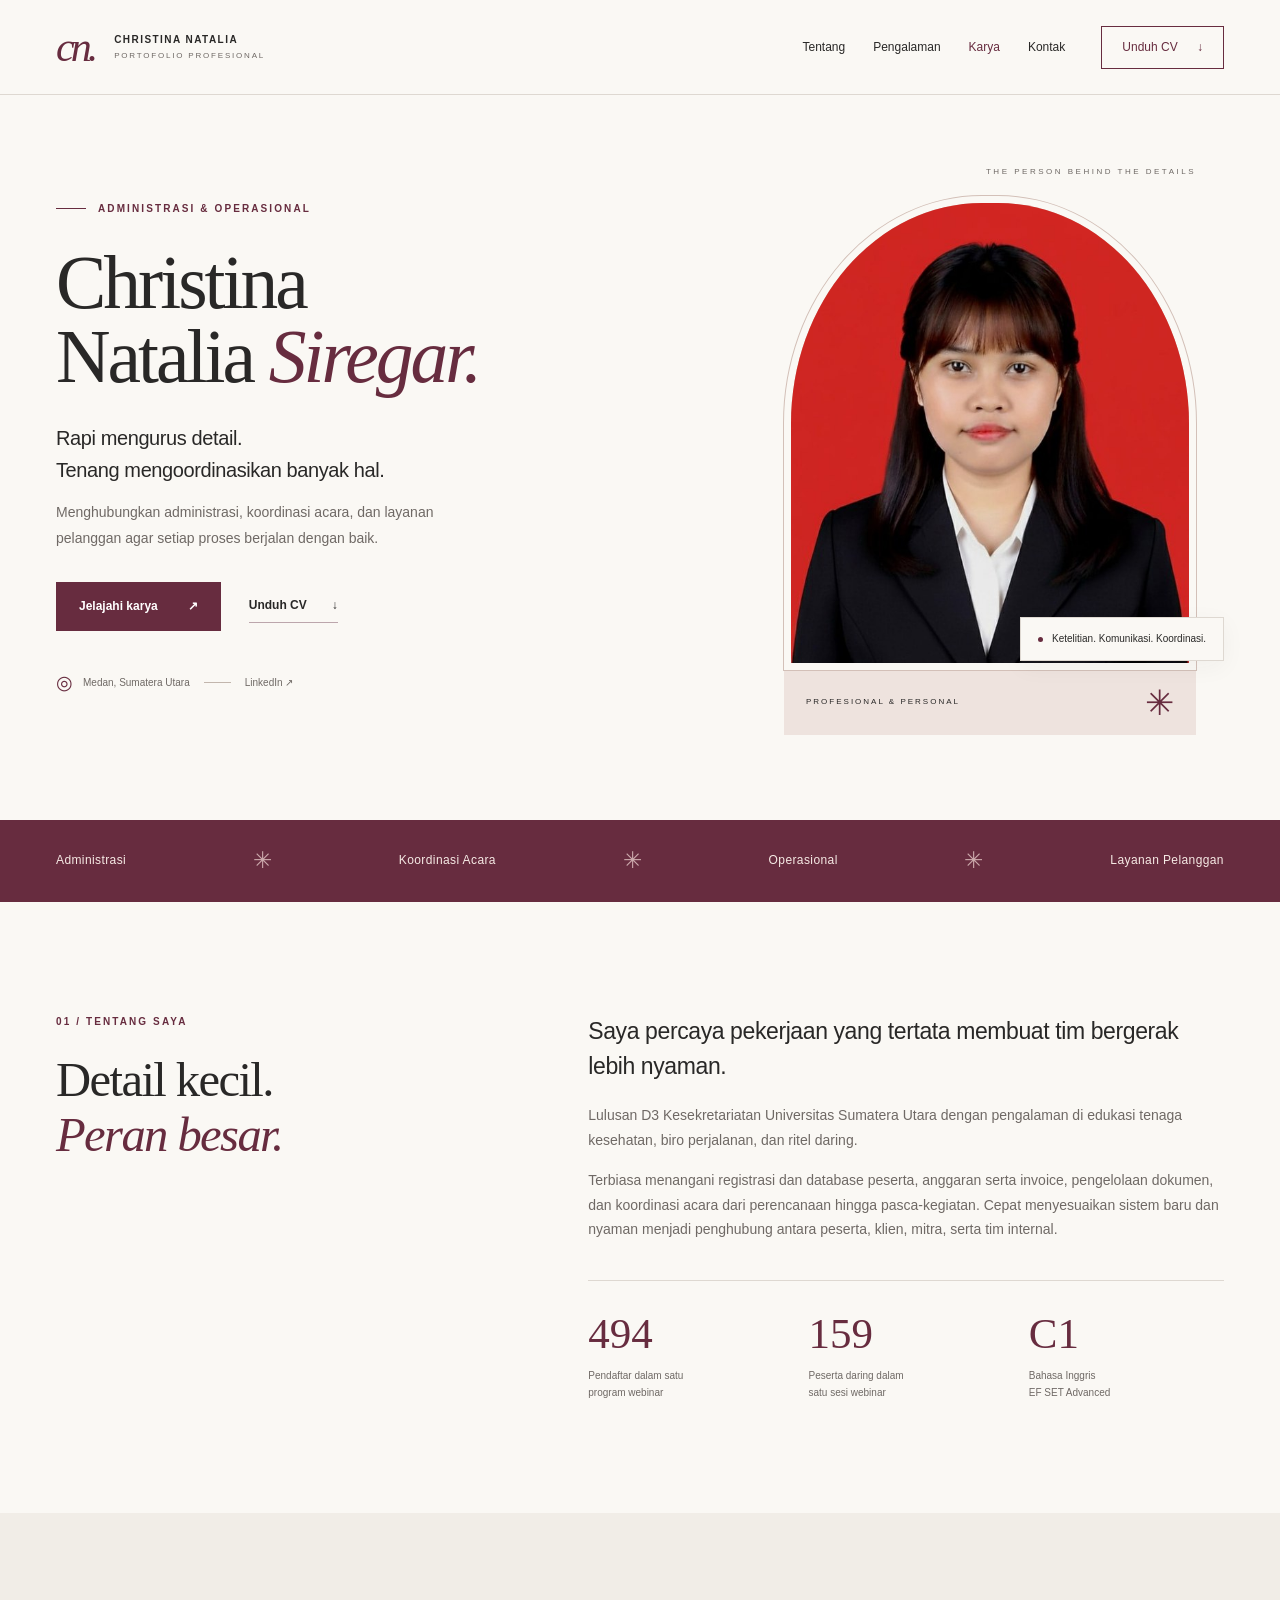
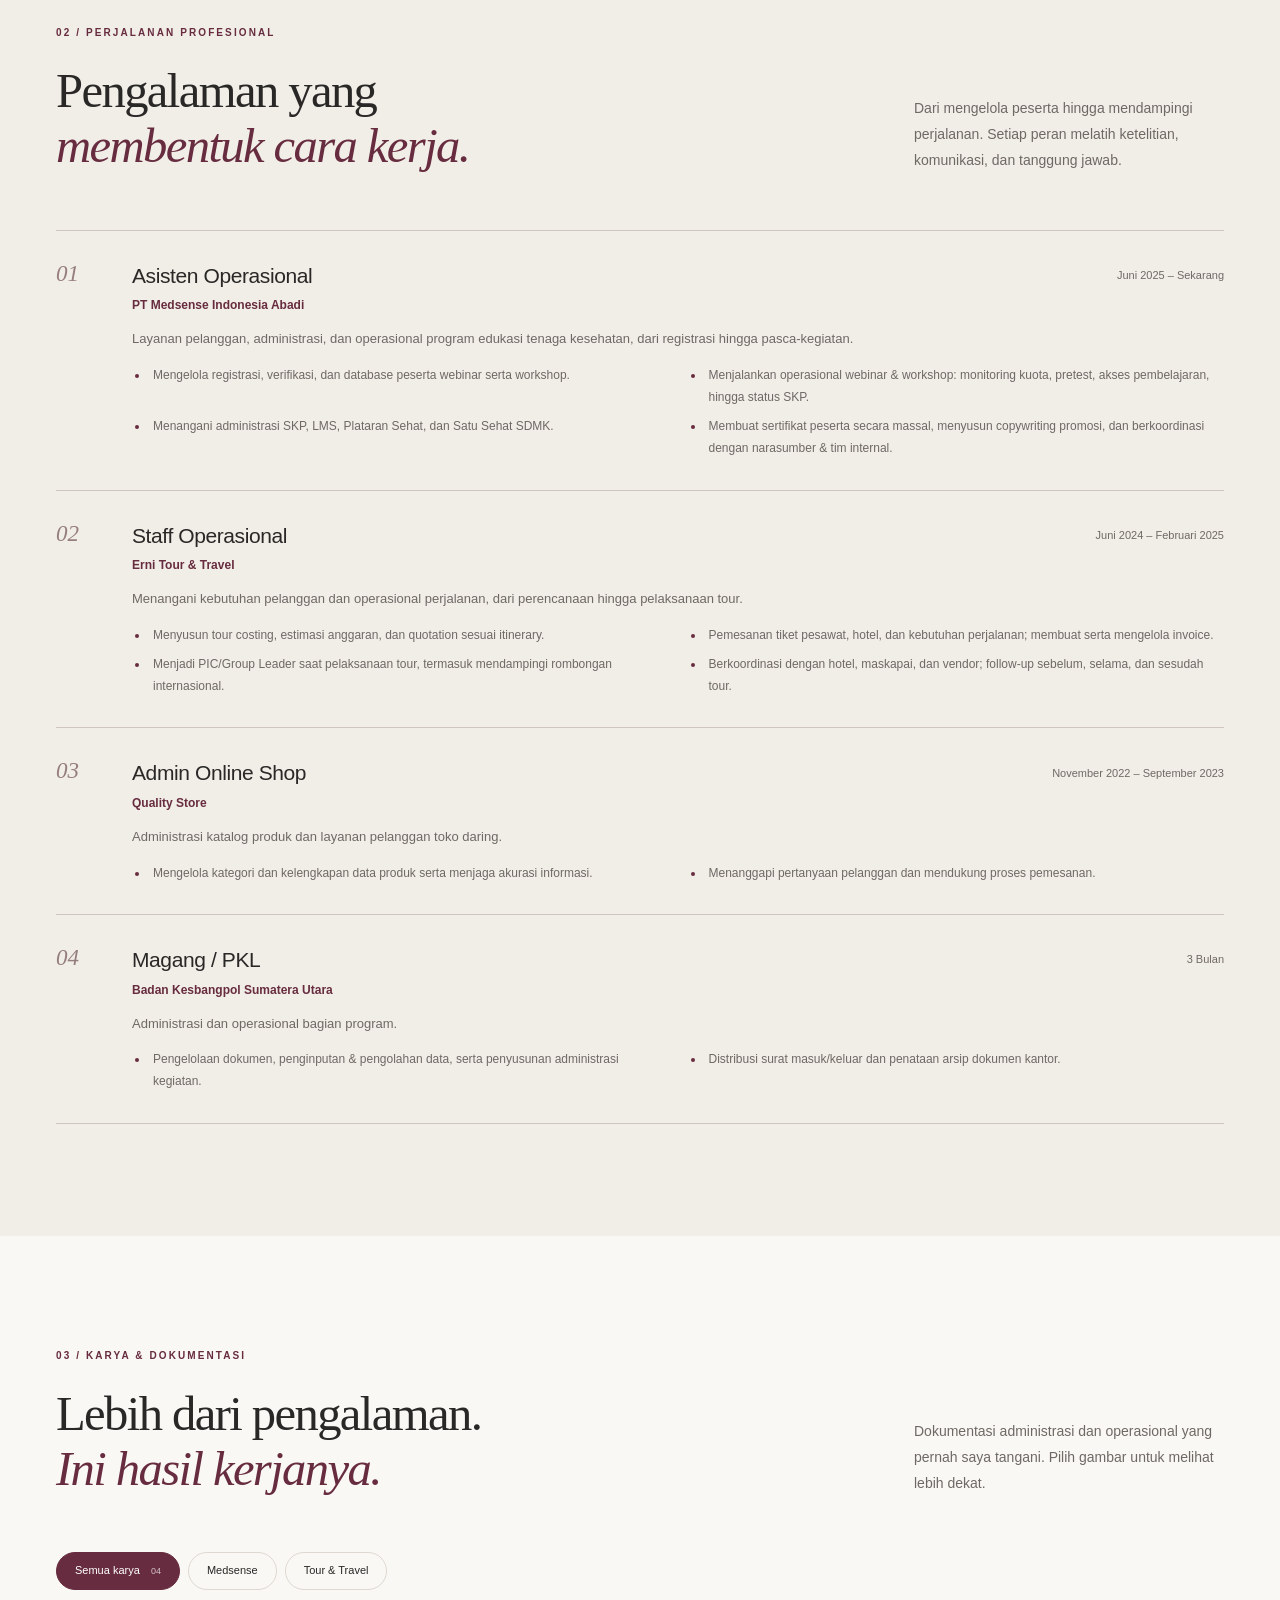
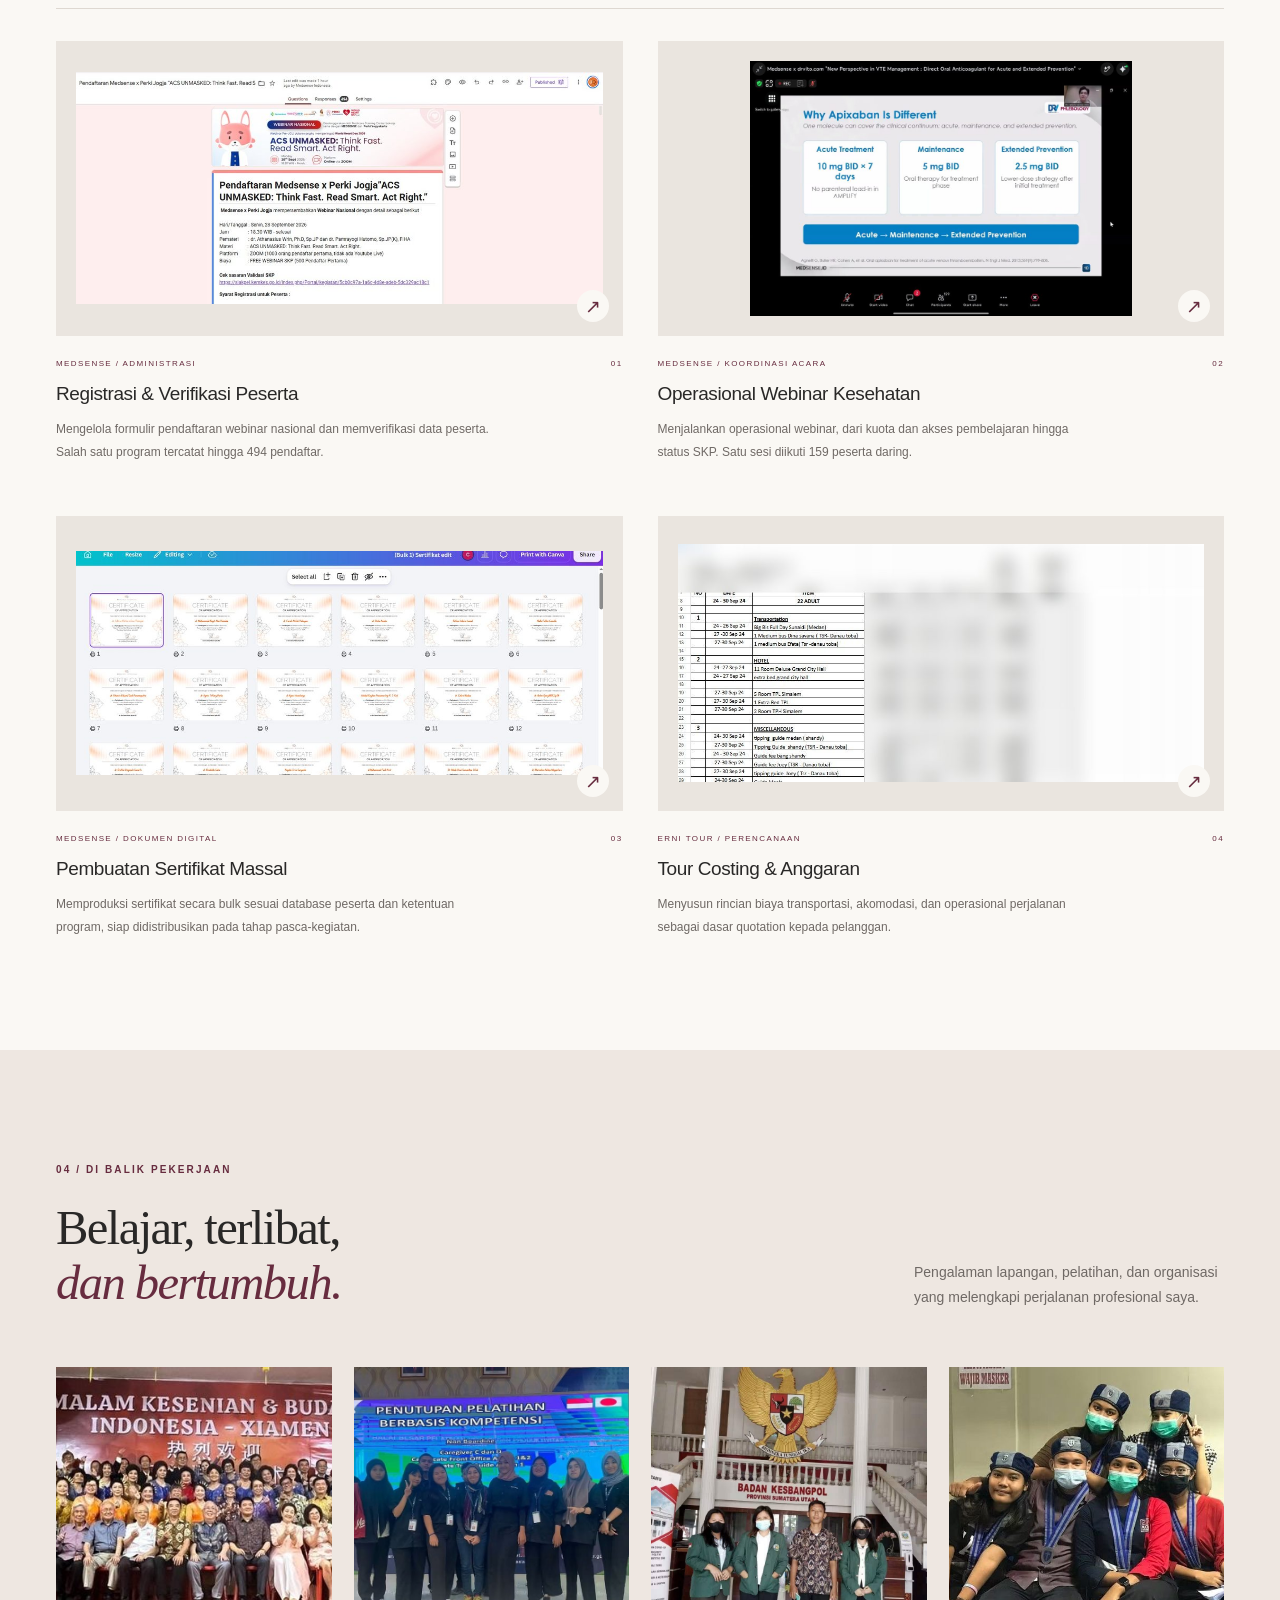
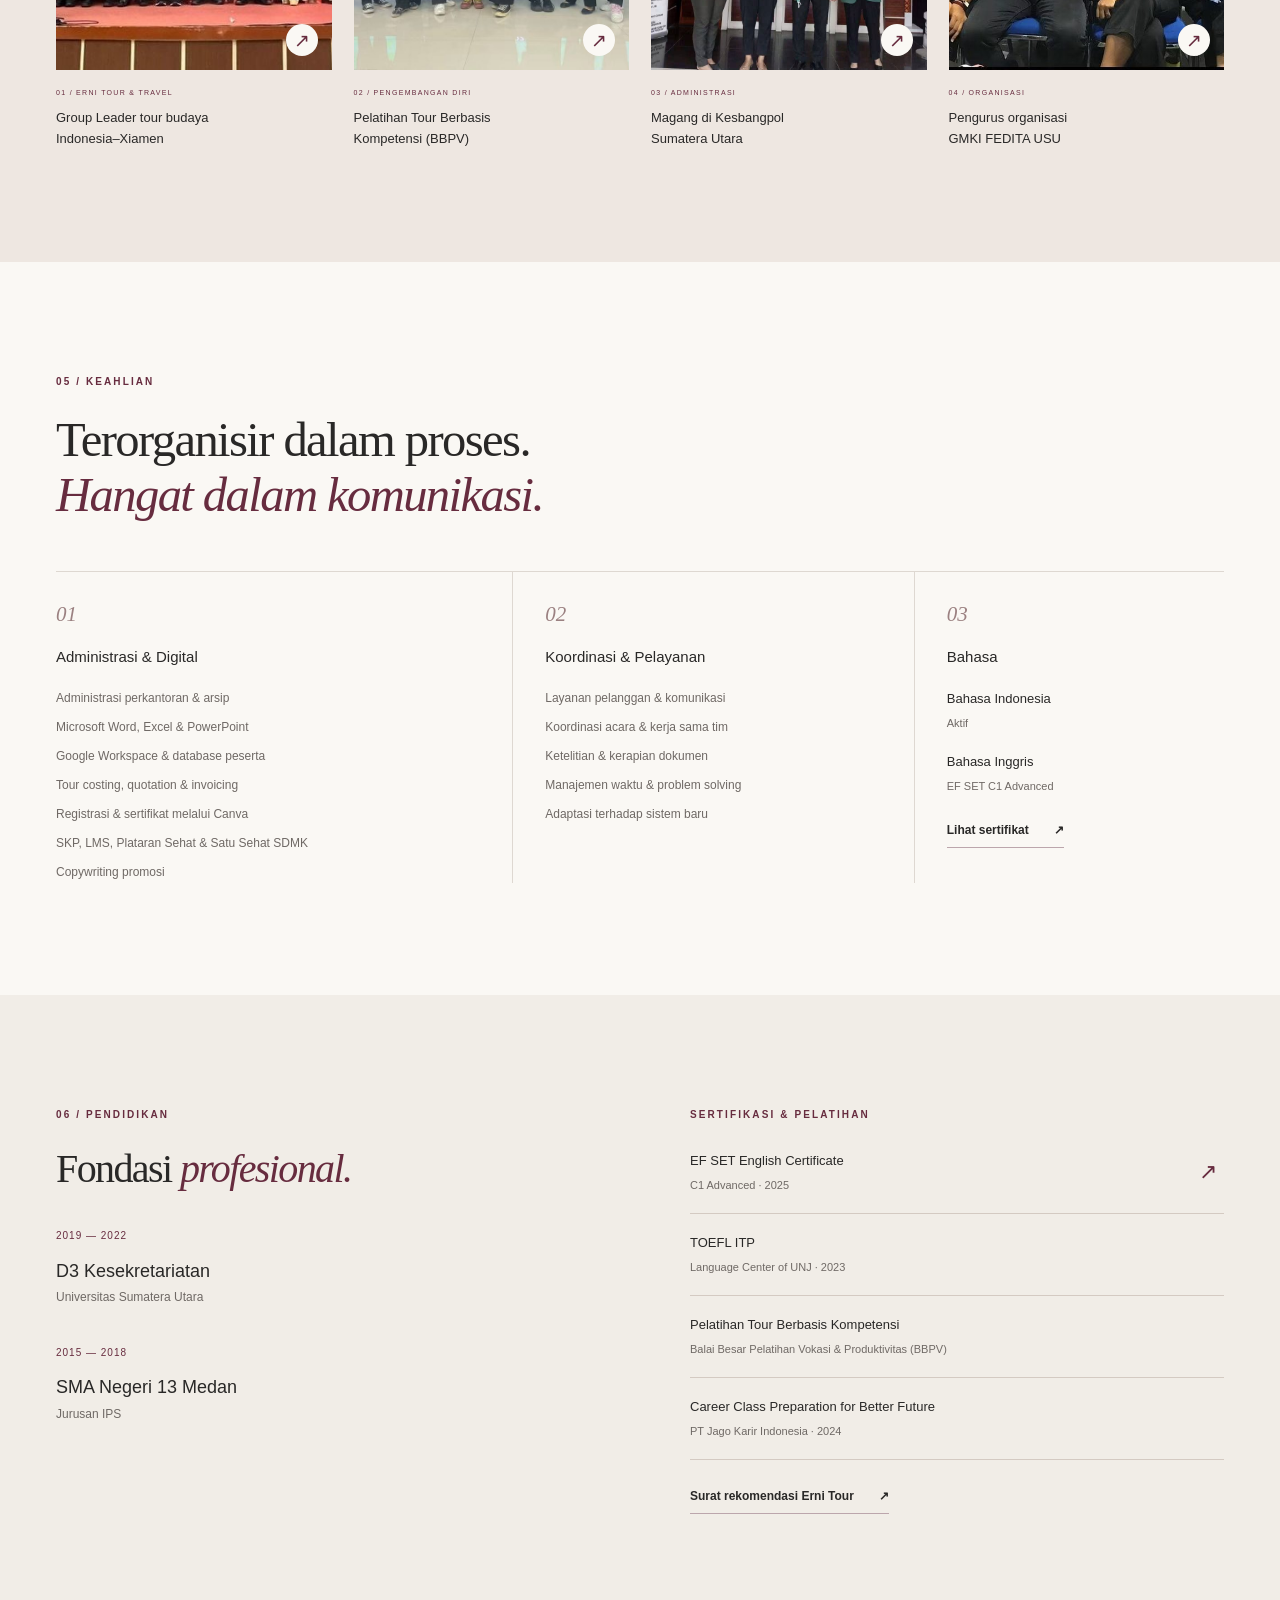
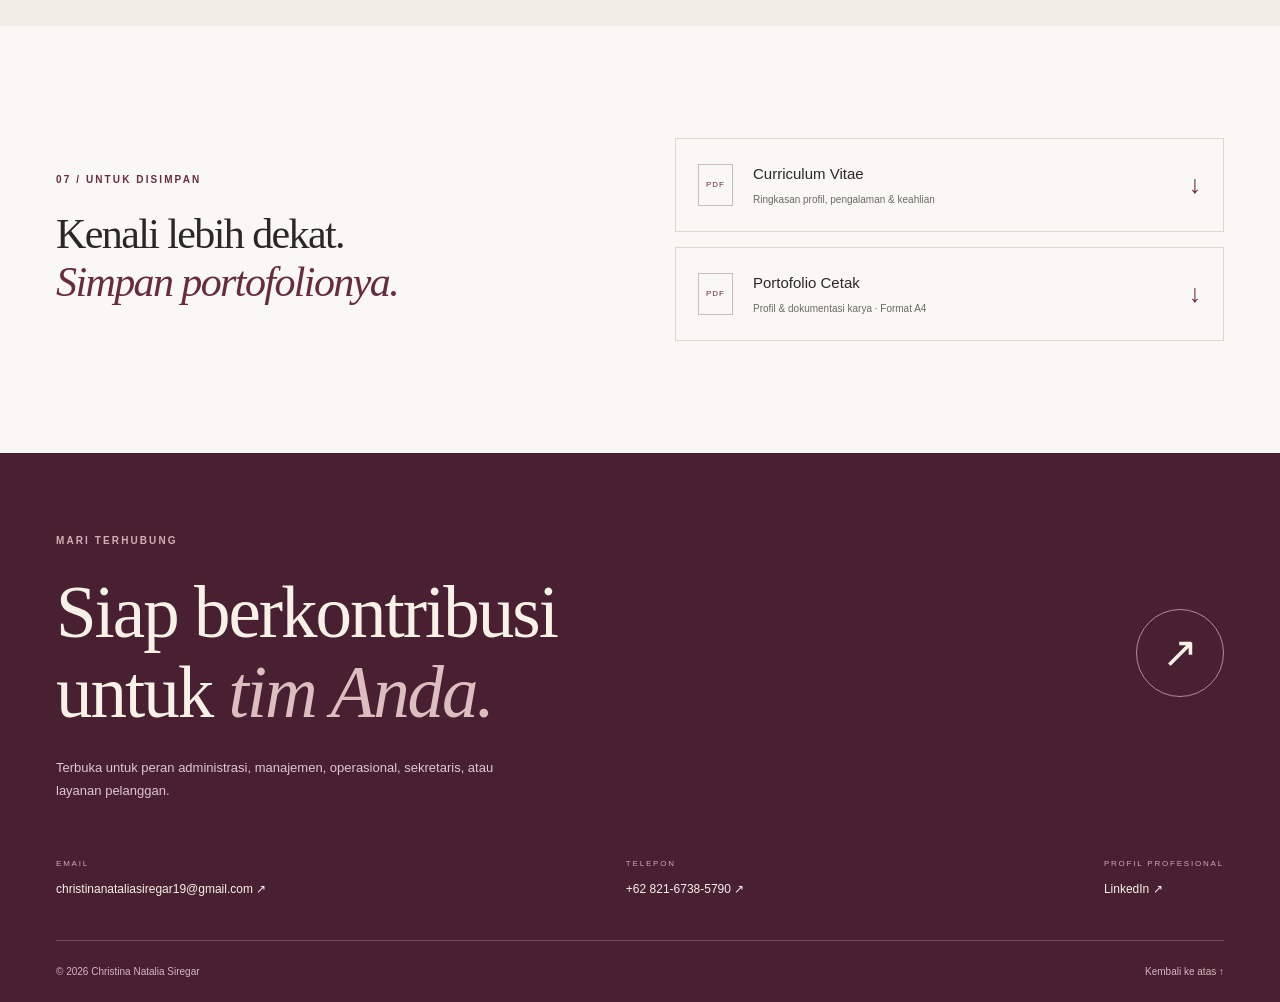
